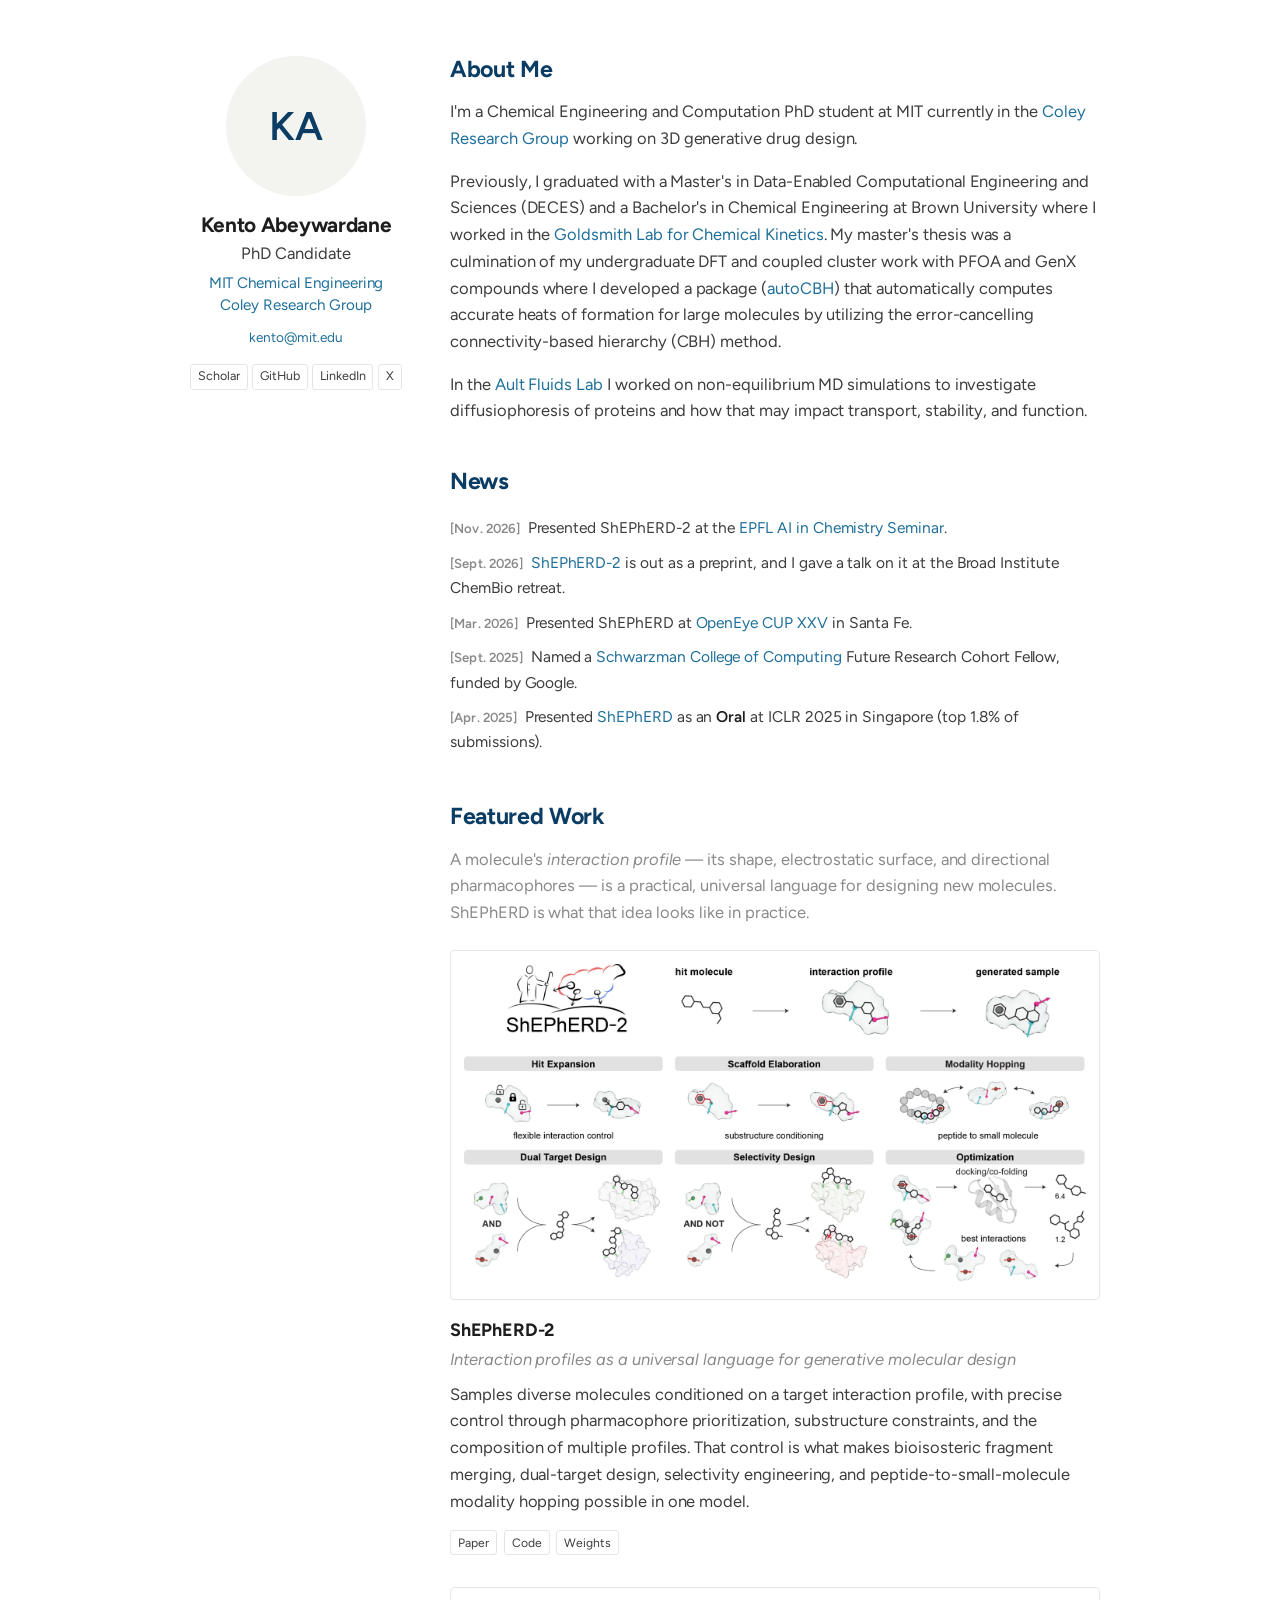
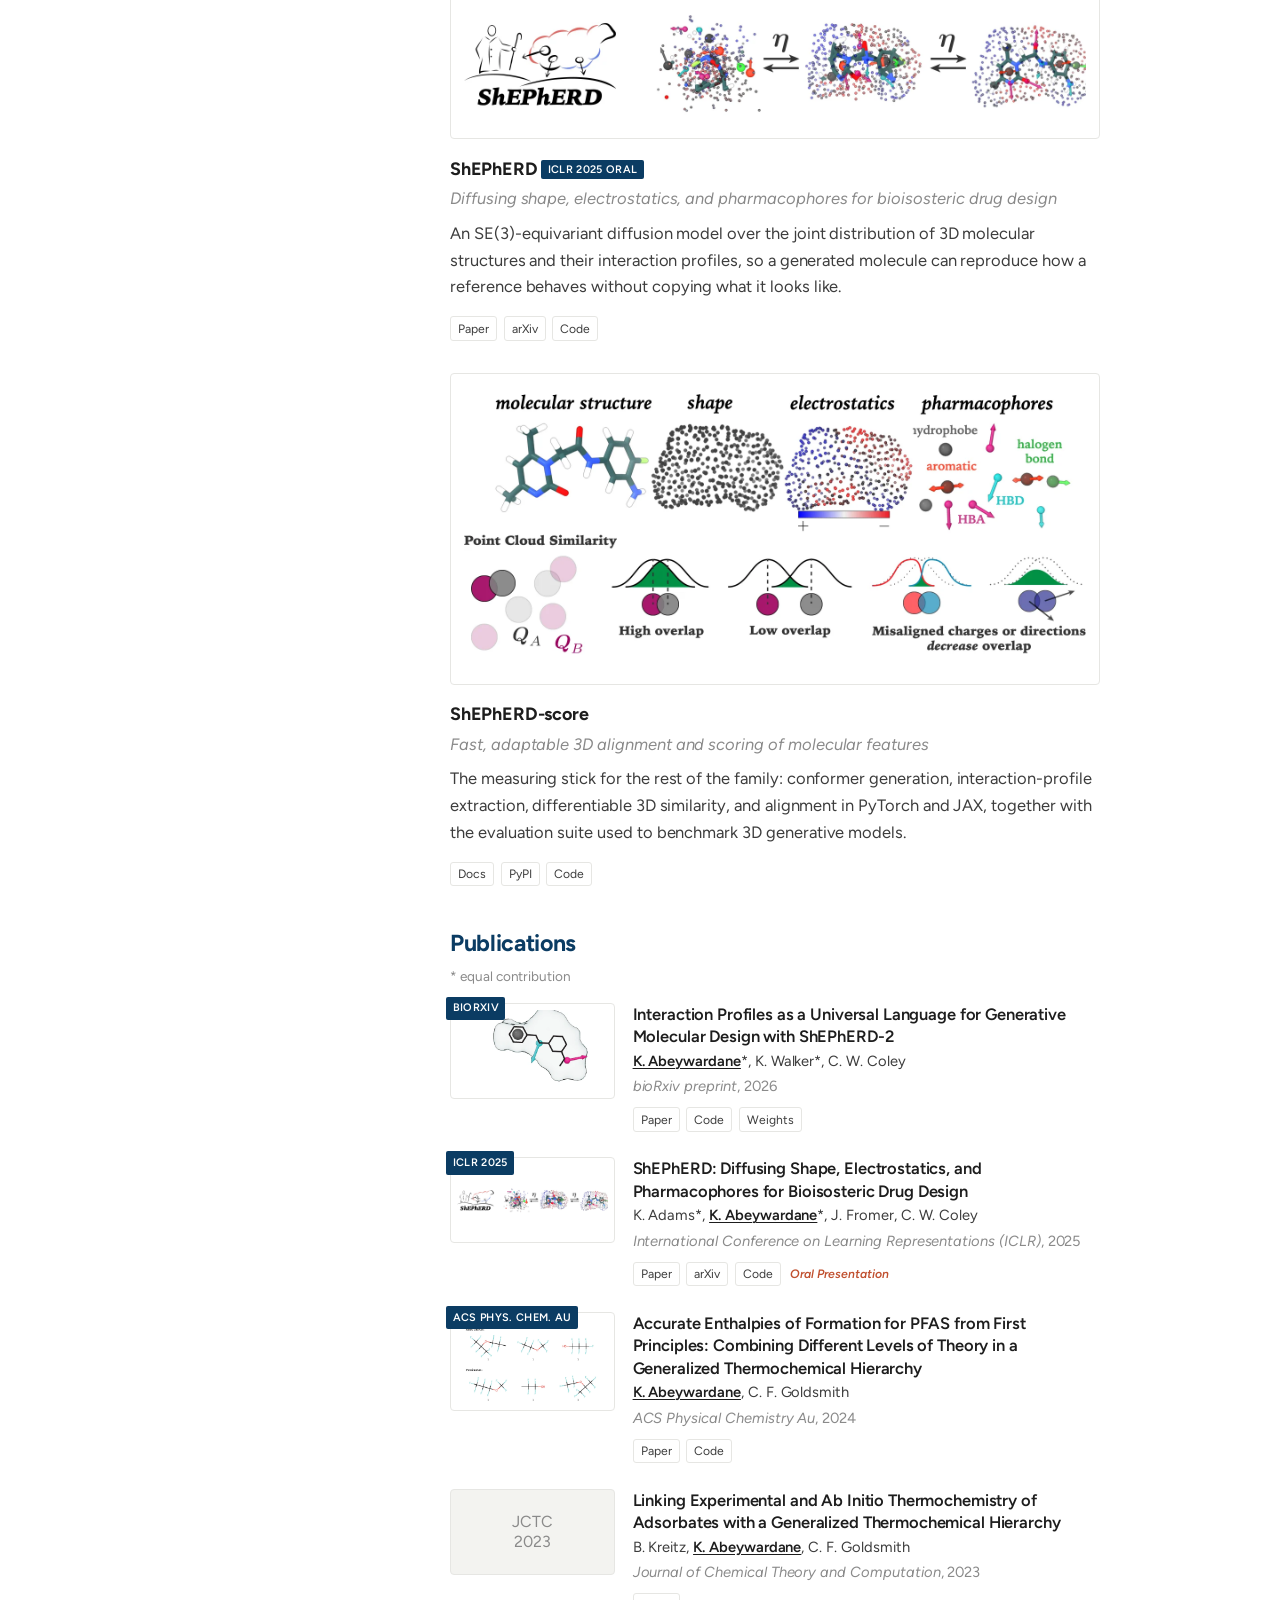
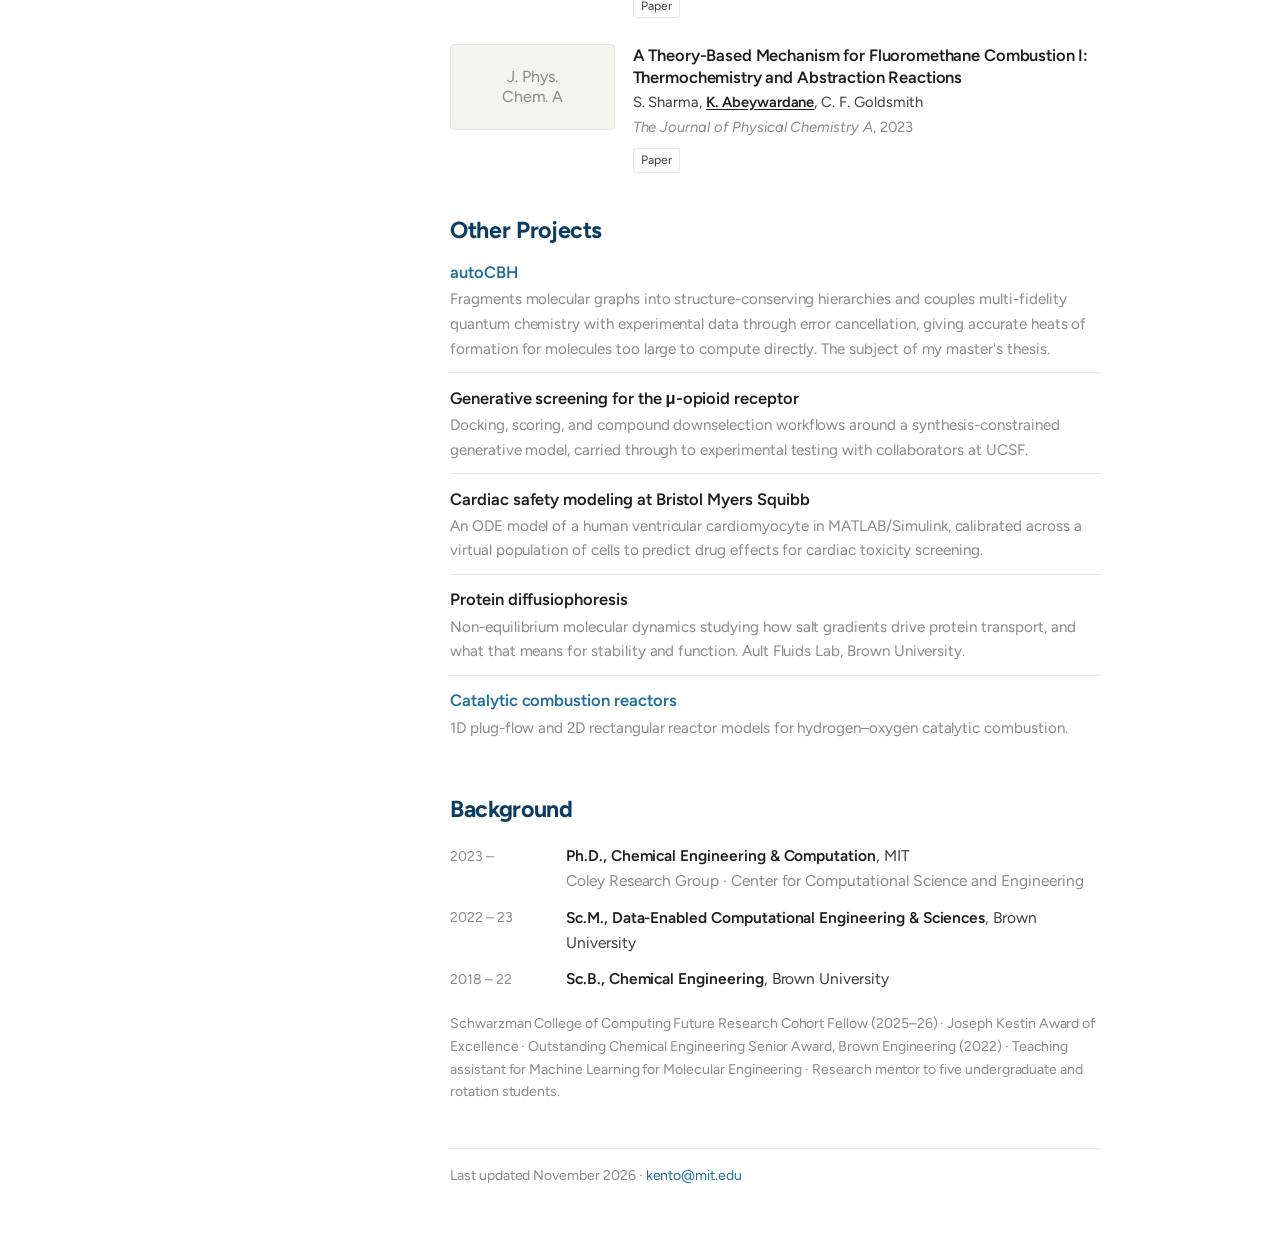
==== index.html @ 979865f9 "Use GitHub profile bio for About Me Claude-Session: https://claude.ai/code/session_01Q1pY8nh8t1UsAuJ" ====
<!doctype html>
<html lang="en">
<head>
  <meta charset="utf-8">
  <meta name="viewport" content="width=device-width, initial-scale=1">
  <title>Kento Abeywardane</title>
  <meta name="description" content="Kento Abeywardane - PhD candidate at MIT building interaction-aware generative models for 3D molecular design (ShEPhERD, ShEPhERD-2, ShEPhERD-score).">
  <meta property="og:title" content="Kento Abeywardane">
  <meta property="og:description" content="Interaction-aware generative models for molecular design. PhD candidate, MIT Chemical Engineering and Computation.">
  <meta property="og:image" content="assets/img/shepherd2.webp">
  <link rel="preconnect" href="https://fonts.googleapis.com">
  <link rel="preconnect" href="https://fonts.gstatic.com" crossorigin>
  <link href="https://fonts.googleapis.com/css2?family=Figtree:ital,wght@0,400;0,500;0,600;0,700;1,400;1,500&family=Source+Serif+4:opsz,wght@8..60,400;8..60,600&display=swap" rel="stylesheet">
  <link rel="stylesheet" href="assets/css/style.css">
</head>
<body>
<div class="wrapper">

  <!-- ===================== profile column ===================== -->
  <header class="profile">
    <!-- To use a photo, replace the <div class="avatar monogram"> below with:
         <img class="avatar" src="assets/img/portrait.jpg" alt="Kento Abeywardane"> -->
    <div class="avatar monogram" aria-hidden="true">KA</div>
    <h1 class="profile-name">Kento Abeywardane</h1>
    <p class="profile-role">PhD Candidate</p>
    <p class="profile-affil">
      <a href="https://cheme.mit.edu/">MIT Chemical Engineering</a><br>
      <a href="https://coley.mit.edu/">Coley Research Group</a>
    </p>
    <p class="profile-mail"><a href="mailto:kento@mit.edu">kento@mit.edu</a></p>
    <nav class="profile-links">
      <a href="https://scholar.google.com/citations?user=9B-RPbwAAAAJ&amp;hl=en">Scholar</a>
      <a href="https://github.com/kentoabeywardane">GitHub</a>
      <a href="https://www.linkedin.com/in/kentoabeywardane/">LinkedIn</a>
      <a href="https://x.com/kabeywar">X</a>
      <!-- Drop a PDF at assets/Kento_Abeywardane_CV.pdf and uncomment:
      <a href="assets/Kento_Abeywardane_CV.pdf">CV</a> -->
    </nav>
  </header>

  <!-- ===================== content column ===================== -->
  <main class="content">

    <section id="about">
      <h2>About Me</h2>
      <p>
        I'm a Chemical Engineering and Computation PhD student at MIT currently in the
        <a href="https://coley.mit.edu/">Coley Research Group</a> working on 3D generative drug design.
      </p>
      <p>
        Previously, I graduated with a Master's in Data-Enabled Computational Engineering and Sciences
        (DECES) and a Bachelor's in Chemical Engineering at Brown University where I worked in the
        <a href="https://www.brown.edu/Departments/Engineering/Labs/Goldsmith/index.html">Goldsmith Lab for Chemical Kinetics</a>.
        My master's thesis was a culmination of my undergraduate DFT and coupled cluster work with PFOA
        and GenX compounds where I developed a package
        (<a href="https://github.com/kentoabeywardane/autoCBH">autoCBH</a>) that automatically computes
        accurate heats of formation for large molecules by utilizing the error-cancelling
        connectivity-based hierarchy (CBH) method.
      </p>
      <p>
        In the <a href="https://sites.brown.edu/aultlab/">Ault Fluids Lab</a> I worked on non-equilibrium
        MD simulations to investigate diffusiophoresis of proteins and how that may impact transport,
        stability, and function.
      </p>
    </section>

    <section id="news">
      <h2>News</h2>
      <ul class="news">
        <li><b>[Nov. 2026]</b> Presented ShEPhERD-2 at the <a href="https://www.epfl.ch/schools/sb/research/isic/news-events/machine-learning-seminars/">EPFL AI in Chemistry Seminar</a>.</li>
        <li><b>[Sept. 2026]</b> <a href="https://doi.org/10.64898/2026.09.10.750648">ShEPhERD-2</a> is out as a preprint, and I gave a talk on it at the Broad Institute ChemBio retreat.</li>
        <li><b>[Mar. 2026]</b> Presented ShEPhERD at <a href="https://www.eyesopen.com/cup">OpenEye CUP XXV</a> in Santa Fe.</li>
        <li><b>[Sept. 2025]</b> Named a <a href="https://computing.mit.edu/">Schwarzman College of Computing</a> Future Research Cohort Fellow, funded by Google.</li>
        <li><b>[Apr. 2025]</b> Presented <a href="https://openreview.net/forum?id=KSLkFYHlYg">ShEPhERD</a> as an <b>Oral</b> at ICLR 2025 in Singapore (top 1.8% of submissions).</li>
      </ul>
    </section>

    <section id="research">
      <h2>Featured Work</h2>
      <p class="lede">
        A molecule's <em>interaction profile</em> &mdash; its shape, electrostatic surface, and directional
        pharmacophores &mdash; is a practical, universal language for designing new molecules. ShEPhERD is
        what that idea looks like in practice.
      </p>

      <article class="feature" id="shepherd2">
        <figure><img src="assets/img/shepherd2.webp" alt="ShEPhERD-2 overview: a hit molecule's interaction profile conditions generation, enabling hit expansion, scaffold elaboration, modality hopping, dual-target design, selectivity design, and optimization." loading="lazy" width="1600" height="830"></figure>
        <h3>ShEPhERD-2</h3>
        <p class="feature-sub">Interaction profiles as a universal language for generative molecular design</p>
        <p>
          Samples diverse molecules conditioned on a target interaction profile, with precise control
          through pharmacophore prioritization, substructure constraints, and the composition of multiple
          profiles. That control is what makes bioisosteric fragment merging, dual-target design,
          selectivity engineering, and peptide-to-small-molecule modality hopping possible in one model.
        </p>
        <p class="links">
          <a class="btn" href="https://doi.org/10.64898/2026.09.10.750648">Paper</a>
          <a class="btn" href="https://github.com/coleygroup/shepherd2">Code</a>
          <a class="btn" href="https://huggingface.co/kabeywar/shepherd2">Weights</a>
        </p>
      </article>

      <article class="feature" id="shepherd">
        <figure><img src="assets/img/shepherd.webp" alt="ShEPhERD jointly diffuses a 3D molecular structure together with its shape, electrostatic, and pharmacophore point clouds." loading="lazy" width="1400" height="280"></figure>
        <h3>ShEPhERD <span class="badge">ICLR 2025 Oral</span></h3>
        <p class="feature-sub">Diffusing shape, electrostatics, and pharmacophores for bioisosteric drug design</p>
        <p>
          An SE(3)-equivariant diffusion model over the joint distribution of 3D molecular structures and
          their interaction profiles, so a generated molecule can reproduce how a reference behaves without
          copying what it looks like.
        </p>
        <p class="links">
          <a class="btn" href="https://openreview.net/forum?id=KSLkFYHlYg">Paper</a>
          <a class="btn" href="https://arxiv.org/abs/2411.04130">arXiv</a>
          <a class="btn" href="https://github.com/coleygroup/shepherd">Code</a>
        </p>
      </article>

      <article class="feature" id="shepherd-score">
        <figure><img src="assets/img/shepherd-score.webp" alt="ShEPhERD-score decomposes a molecule into shape, electrostatics, and pharmacophores and scores 3D similarity through Gaussian point-cloud overlap." loading="lazy" width="1400" height="640"></figure>
        <h3>ShEPhERD-score</h3>
        <p class="feature-sub">Fast, adaptable 3D alignment and scoring of molecular features</p>
        <p>
          The measuring stick for the rest of the family: conformer generation, interaction-profile
          extraction, differentiable 3D similarity, and alignment in PyTorch and JAX, together with the
          evaluation suite used to benchmark 3D generative models.
        </p>
        <p class="links">
          <a class="btn" href="https://shepherd-score.readthedocs.io/">Docs</a>
          <a class="btn" href="https://pypi.org/project/shepherd-score/">PyPI</a>
          <a class="btn" href="https://github.com/coleygroup/shepherd-score">Code</a>
        </p>
      </article>
    </section>

    <section id="publications">
      <h2>Publications</h2>
      <p class="note">* equal contribution</p>
      <ol class="pubs">

        <li class="pub">
          <div class="teaser">
            <img src="assets/img/shepherd2-teaser.webp" alt="" loading="lazy">
            <span class="badge">bioRxiv</span>
          </div>
          <div class="pub-body">
            <p class="pub-title"><a href="https://doi.org/10.64898/2026.09.10.750648">Interaction Profiles as a Universal Language for Generative Molecular Design with ShEPhERD-2</a></p>
            <p class="pub-authors"><b><u>K. Abeywardane</u></b>*, K. Walker*, C. W. Coley</p>
            <p class="pub-venue"><i>bioRxiv preprint</i>, 2026</p>
            <p class="links">
              <a class="btn" href="https://doi.org/10.64898/2026.09.10.750648">Paper</a>
              <a class="btn" href="https://github.com/coleygroup/shepherd2">Code</a>
              <a class="btn" href="https://huggingface.co/kabeywar/shepherd2">Weights</a>
            </p>
          </div>
        </li>

        <li class="pub">
          <div class="teaser">
            <img src="assets/img/shepherd.webp" alt="" loading="lazy">
            <span class="badge">ICLR 2025</span>
          </div>
          <div class="pub-body">
            <p class="pub-title"><a href="https://openreview.net/forum?id=KSLkFYHlYg">ShEPhERD: Diffusing Shape, Electrostatics, and Pharmacophores for Bioisosteric Drug Design</a></p>
            <p class="pub-authors">K. Adams*, <b><u>K. Abeywardane</u></b>*, J. Fromer, C. W. Coley</p>
            <p class="pub-venue"><i>International Conference on Learning Representations (ICLR)</i>, 2025</p>
            <p class="links">
              <a class="btn" href="https://openreview.net/forum?id=KSLkFYHlYg">Paper</a>
              <a class="btn" href="https://arxiv.org/abs/2411.04130">arXiv</a>
              <a class="btn" href="https://github.com/coleygroup/shepherd">Code</a>
              <b class="oral">Oral Presentation</b>
            </p>
          </div>
        </li>

        <li class="pub">
          <div class="teaser">
            <img src="assets/img/autocbh.webp" alt="" loading="lazy">
            <span class="badge">ACS Phys. Chem. Au</span>
          </div>
          <div class="pub-body">
            <p class="pub-title"><a href="https://doi.org/10.1021/acsphyschemau.3c00056">Accurate Enthalpies of Formation for PFAS from First Principles: Combining Different Levels of Theory in a Generalized Thermochemical Hierarchy</a></p>
            <p class="pub-authors"><b><u>K. Abeywardane</u></b>, C. F. Goldsmith</p>
            <p class="pub-venue"><i>ACS Physical Chemistry Au</i>, 2024</p>
            <p class="links">
              <a class="btn" href="https://doi.org/10.1021/acsphyschemau.3c00056">Paper</a>
              <a class="btn" href="https://github.com/kentoabeywardane/autoCBH">Code</a>
            </p>
          </div>
        </li>

        <li class="pub">
          <div class="teaser teaser-text"><span>JCTC<br>2023</span></div>
          <div class="pub-body">
            <p class="pub-title"><a href="https://doi.org/10.1021/acs.jctc.3c00112">Linking Experimental and Ab Initio Thermochemistry of Adsorbates with a Generalized Thermochemical Hierarchy</a></p>
            <p class="pub-authors">B. Kreitz, <b><u>K. Abeywardane</u></b>, C. F. Goldsmith</p>
            <p class="pub-venue"><i>Journal of Chemical Theory and Computation</i>, 2023</p>
            <p class="links"><a class="btn" href="https://doi.org/10.1021/acs.jctc.3c00112">Paper</a></p>
          </div>
        </li>

        <li class="pub">
          <div class="teaser teaser-text"><span>J. Phys.<br>Chem. A</span></div>
          <div class="pub-body">
            <p class="pub-title"><a href="https://doi.org/10.1021/acs.jpca.2c06623">A Theory-Based Mechanism for Fluoromethane Combustion I: Thermochemistry and Abstraction Reactions</a></p>
            <p class="pub-authors">S. Sharma, <b><u>K. Abeywardane</u></b>, C. F. Goldsmith</p>
            <p class="pub-venue"><i>The Journal of Physical Chemistry A</i>, 2023</p>
            <p class="links"><a class="btn" href="https://doi.org/10.1021/acs.jpca.2c06623">Paper</a></p>
          </div>
        </li>
      </ol>

    </section>

    <section id="projects">
      <h2>Other Projects</h2>
      <ul class="projects">
        <li>
          <p class="proj-title"><a href="https://github.com/kentoabeywardane/autoCBH">autoCBH</a></p>
          <p>Fragments molecular graphs into structure-conserving hierarchies and couples multi-fidelity
            quantum chemistry with experimental data through error cancellation, giving accurate heats of
            formation for molecules too large to compute directly. The subject of my master's thesis.</p>
        </li>
        <li>
          <p class="proj-title">Generative screening for the &mu;-opioid receptor</p>
          <p>Docking, scoring, and compound downselection workflows around a synthesis-constrained
            generative model, carried through to experimental testing with collaborators at UCSF.</p>
        </li>
        <li>
          <p class="proj-title">Cardiac safety modeling at Bristol Myers Squibb</p>
          <p>An ODE model of a human ventricular cardiomyocyte in MATLAB/Simulink, calibrated across a
            virtual population of cells to predict drug effects for cardiac toxicity screening.</p>
        </li>
        <li>
          <p class="proj-title">Protein diffusiophoresis</p>
          <p>Non-equilibrium molecular dynamics studying how salt gradients drive protein transport, and
            what that means for stability and function. Ault Fluids Lab, Brown University.</p>
        </li>
        <li>
          <p class="proj-title"><a href="https://github.com/kentoabeywardane/H2O2-combustion-reactors">Catalytic combustion reactors</a></p>
          <p>1D plug-flow and 2D rectangular reactor models for hydrogen&ndash;oxygen catalytic combustion.</p>
        </li>
      </ul>
    </section>

    <section id="background">
      <h2>Background</h2>
      <ul class="bg-list">
        <li><span class="when">2023 &ndash;</span><span><b>Ph.D., Chemical Engineering &amp; Computation</b>, MIT<br><span class="muted">Coley Research Group &middot; Center for Computational Science and Engineering</span></span></li>
        <li><span class="when">2022 &ndash; 23</span><span><b>Sc.M., Data-Enabled Computational Engineering &amp; Sciences</b>, Brown University</span></li>
        <li><span class="when">2018 &ndash; 22</span><span><b>Sc.B., Chemical Engineering</b>, Brown University</span></li>
      </ul>
      <p class="muted small">
        Schwarzman College of Computing Future Research Cohort Fellow (2025&ndash;26) &middot;
        Joseph Kestin Award of Excellence &middot; Outstanding Chemical Engineering Senior Award, Brown
        Engineering (2022) &middot; Teaching assistant for Machine Learning for Molecular Engineering &middot;
        Research mentor to five undergraduate and rotation students.
      </p>
    </section>

    <footer class="site-footer">
      <p class="muted small">Last updated November 2026 &middot; <a href="mailto:kento@mit.edu">kento@mit.edu</a></p>
    </footer>

  </main>
</div>
</body>
</html>
---- assets/css/style.css ----
/* ============ tokens ============ */
:root {
  --bg: #ffffff;
  --fg: #3d3d3d;
  --fg-strong: #1d1d1d;
  --muted: #8a8a8a;
  --accent: #0b3c63;
  --link: #1f6f9a;
  --rule: #e6e6e3;
  --tile: #f3f3f0;
  --figure-bg: #ffffff;
  /* Swap --serif for a different face to restyle the whole page.
     Friendly alternatives: "DM Sans", "Karla", "Nunito Sans", "Work Sans". */
  --serif: Figtree, -apple-system, BlinkMacSystemFont, "Segoe UI", Arial, sans-serif;
  --sans: Figtree, -apple-system, BlinkMacSystemFont, "Segoe UI", Arial, sans-serif;
}
@media (prefers-color-scheme: dark) {
  :root:not([data-theme="light"]) {
    --bg: #1b1c20;
    --fg: #c9cacd;
    --fg-strong: #ecedef;
    --muted: #8d8f95;
    --accent: #7fc2e8;
    --link: #6fb6df;
    --rule: #32343a;
    --tile: #26282e;
    --figure-bg: #f4f4f2;
  }
}
:root[data-theme="dark"] {
  --bg: #1b1c20; --fg: #c9cacd; --fg-strong: #ecedef; --muted: #8d8f95;
  --accent: #7fc2e8; --link: #6fb6df; --rule: #32343a; --tile: #26282e; --figure-bg: #f4f4f2;
}

/* ============ base ============ */
* { box-sizing: border-box; }
html { scroll-behavior: smooth; }
body {
  margin: 0;
  background: var(--bg);
  color: var(--fg);
  font-family: var(--serif);
  font-size: 16.5px;
  line-height: 1.62;
  letter-spacing: -0.003em;
  -webkit-font-smoothing: antialiased;
}
p { margin: 0 0 1rem; }
em { font-style: italic; }
b, strong { color: var(--fg-strong); font-weight: 600; }
u { text-decoration-thickness: 1px; text-underline-offset: 2px; }
img { max-width: 100%; height: auto; display: block; }
a { color: var(--link); text-decoration: none; }
a:hover { text-decoration: underline; }

h2 {
  font-family: var(--serif);
  color: var(--accent);
  font-size: 1.45rem; font-weight: 700; line-height: 1.2; letter-spacing: -0.015em;
  margin: 0 0 .9rem;
}
h3 { font-family: var(--serif); color: var(--fg-strong); font-size: 1.12rem; font-weight: 700; letter-spacing: -0.01em; margin: 0 0 .15rem; }
h3.sub { color: var(--accent); font-size: 1.1rem; margin: 2rem 0 .75rem; }
.muted { color: var(--muted); }
.small { font-size: .88rem; }
.note { color: var(--muted); font-size: .85rem; margin-top: -.5rem; }
.lede { color: var(--muted); margin-bottom: 1.5rem; }

/* ============ two-column shell ============ */
.wrapper { width: 960px; max-width: 100%; margin: 0 auto; padding: 0 20px; }
.profile {
  width: 232px; float: left; position: fixed;
  padding-top: 3.5rem; text-align: center;
}
.content {
  width: 650px; max-width: 100%; float: right;
  padding-top: 3.5rem; padding-bottom: 4rem;
}
.content section { margin-bottom: 2.75rem; }

/* ============ profile card ============ */
.avatar { width: 140px; height: 140px; border-radius: 50%; margin: 0 auto 1rem; object-fit: cover; }
.monogram {
  display: flex; align-items: center; justify-content: center;
  background: var(--tile); color: var(--accent);
  font-family: var(--serif); font-size: 2.5rem; font-weight: 600; letter-spacing: .01em;
}
.profile-name { font-family: var(--serif); font-size: 1.3rem; font-weight: 700; letter-spacing: -0.015em; color: var(--fg-strong); margin: 0 0 .1rem; line-height: 1.25; }
.profile-role { margin: 0 0 .35rem; }
.profile-affil { font-size: .95rem; margin: 0 0 .6rem; line-height: 1.45; }
.profile-mail { font-family: var(--sans); font-size: .85rem; margin: 0 0 1rem; }
.profile-links { display: flex; flex-wrap: wrap; justify-content: center; gap: .3rem; font-family: var(--sans); font-size: .78rem; }
.profile-links a {
  border: 1px solid var(--rule); border-radius: 3px; padding: .12rem .42rem; color: var(--fg);
}
.profile-links a:hover { color: var(--accent); border-color: var(--accent); text-decoration: none; }

/* ============ news ============ */
.news { list-style: none; padding: 0; margin: 0; }
.news li { padding: .3rem 0; font-size: .97rem; }
.news li > b:first-child { font-family: var(--sans); font-size: .82rem; letter-spacing: .01em; color: var(--muted); font-weight: 600; margin-right: .2rem; }

/* ============ featured work ============ */
.feature { margin: 0 0 2rem; }
.feature figure {
  margin: 0 0 .9rem; background: var(--figure-bg);
  border: 1px solid var(--rule); border-radius: 4px; padding: .8rem;
}
.feature-sub { font-style: italic; color: var(--muted); margin-bottom: .5rem; }

/* ============ badges + buttons ============ */
.badge {
  font-family: var(--sans); font-size: .68rem; font-weight: 600; letter-spacing: .03em;
  text-transform: uppercase; color: #fff; background: var(--accent);
  border-radius: 2px; padding: .18rem .4rem; vertical-align: middle; white-space: nowrap;
}
.links { display: flex; flex-wrap: wrap; align-items: center; gap: .4rem; margin: .5rem 0 0; }
.btn {
  font-family: var(--sans); font-size: .76rem; color: var(--fg);
  border: 1px solid var(--rule); border-radius: 3px; padding: .1rem .45rem;
}
.btn:hover { color: var(--accent); border-color: var(--accent); text-decoration: none; }
.oral { font-family: var(--sans); font-size: .76rem; font-style: italic; color: #c0502f; margin-left: .2rem; }
@media (prefers-color-scheme: dark) { .oral { color: #e38b6d; } }

/* ============ publications ============ */
.pubs { list-style: none; padding: 0; margin: 0; }
.pub { display: grid; grid-template-columns: 165px 1fr; gap: 1.1rem; margin-bottom: 1.6rem; align-items: start; }
.teaser { position: relative; background: var(--figure-bg); border: 1px solid var(--rule); border-radius: 4px; padding: .4rem; min-height: 86px; display: flex; align-items: center; justify-content: center; }
.teaser img { max-height: 84px; width: auto; object-fit: contain; }
.teaser .badge { position: absolute; top: -.45rem; left: -.3rem; }
.teaser-text { background: var(--tile); font-family: var(--serif); color: var(--muted); font-size: 1rem; text-align: center; line-height: 1.25; }
.pub-title { font-weight: 600; letter-spacing: -0.008em; color: var(--fg-strong); margin: 0 0 .15rem; line-height: 1.35; }
.pub-title a { color: inherit; }
.pub-title a:hover { color: var(--link); text-decoration: none; }
.pub-authors { font-size: .92rem; margin: 0 0 .1rem; }
.pub-venue { font-size: .92rem; color: var(--muted); margin: 0; }

/* ============ projects ============ */
.projects { list-style: none; padding: 0; margin: 0; }
.projects li { padding: .7rem 0; border-top: 1px solid var(--rule); }
.projects li:first-child { border-top: 0; padding-top: 0; }
.proj-title { font-weight: 600; color: var(--fg-strong); margin: 0 0 .1rem; }
.projects p:last-child { margin: 0; font-size: .95rem; color: var(--muted); }

/* ============ background ============ */
.bg-list { list-style: none; padding: 0; margin: 0 0 1rem; }
.bg-list li { display: grid; grid-template-columns: 6.5rem 1fr; gap: .75rem; padding: .35rem 0; font-size: .97rem; }
.when { color: var(--muted); font-size: .88rem; font-family: var(--sans); padding-top: .15rem; }

.site-footer { border-top: 1px solid var(--rule); padding-top: 1rem; }
.site-footer p { margin: 0; }

/* ============ responsive ============ */
@media screen and (max-width: 960px) {
  .wrapper { width: auto; }
  .profile, .content { float: none; position: static; width: auto; }
  .profile { padding-top: 2.5rem; padding-bottom: 1.5rem; border-bottom: 1px solid var(--rule); }
  .content { padding-top: 2rem; }
}
@media screen and (max-width: 560px) {
  body { font-size: 16px; }
  .pub { grid-template-columns: 1fr; gap: .6rem; }
  .teaser { max-width: 220px; }
  .bg-list li { grid-template-columns: 1fr; gap: 0; }
}
@media (prefers-reduced-motion: reduce) { html { scroll-behavior: auto; } * { transition: none !important; animation: none !important; } }
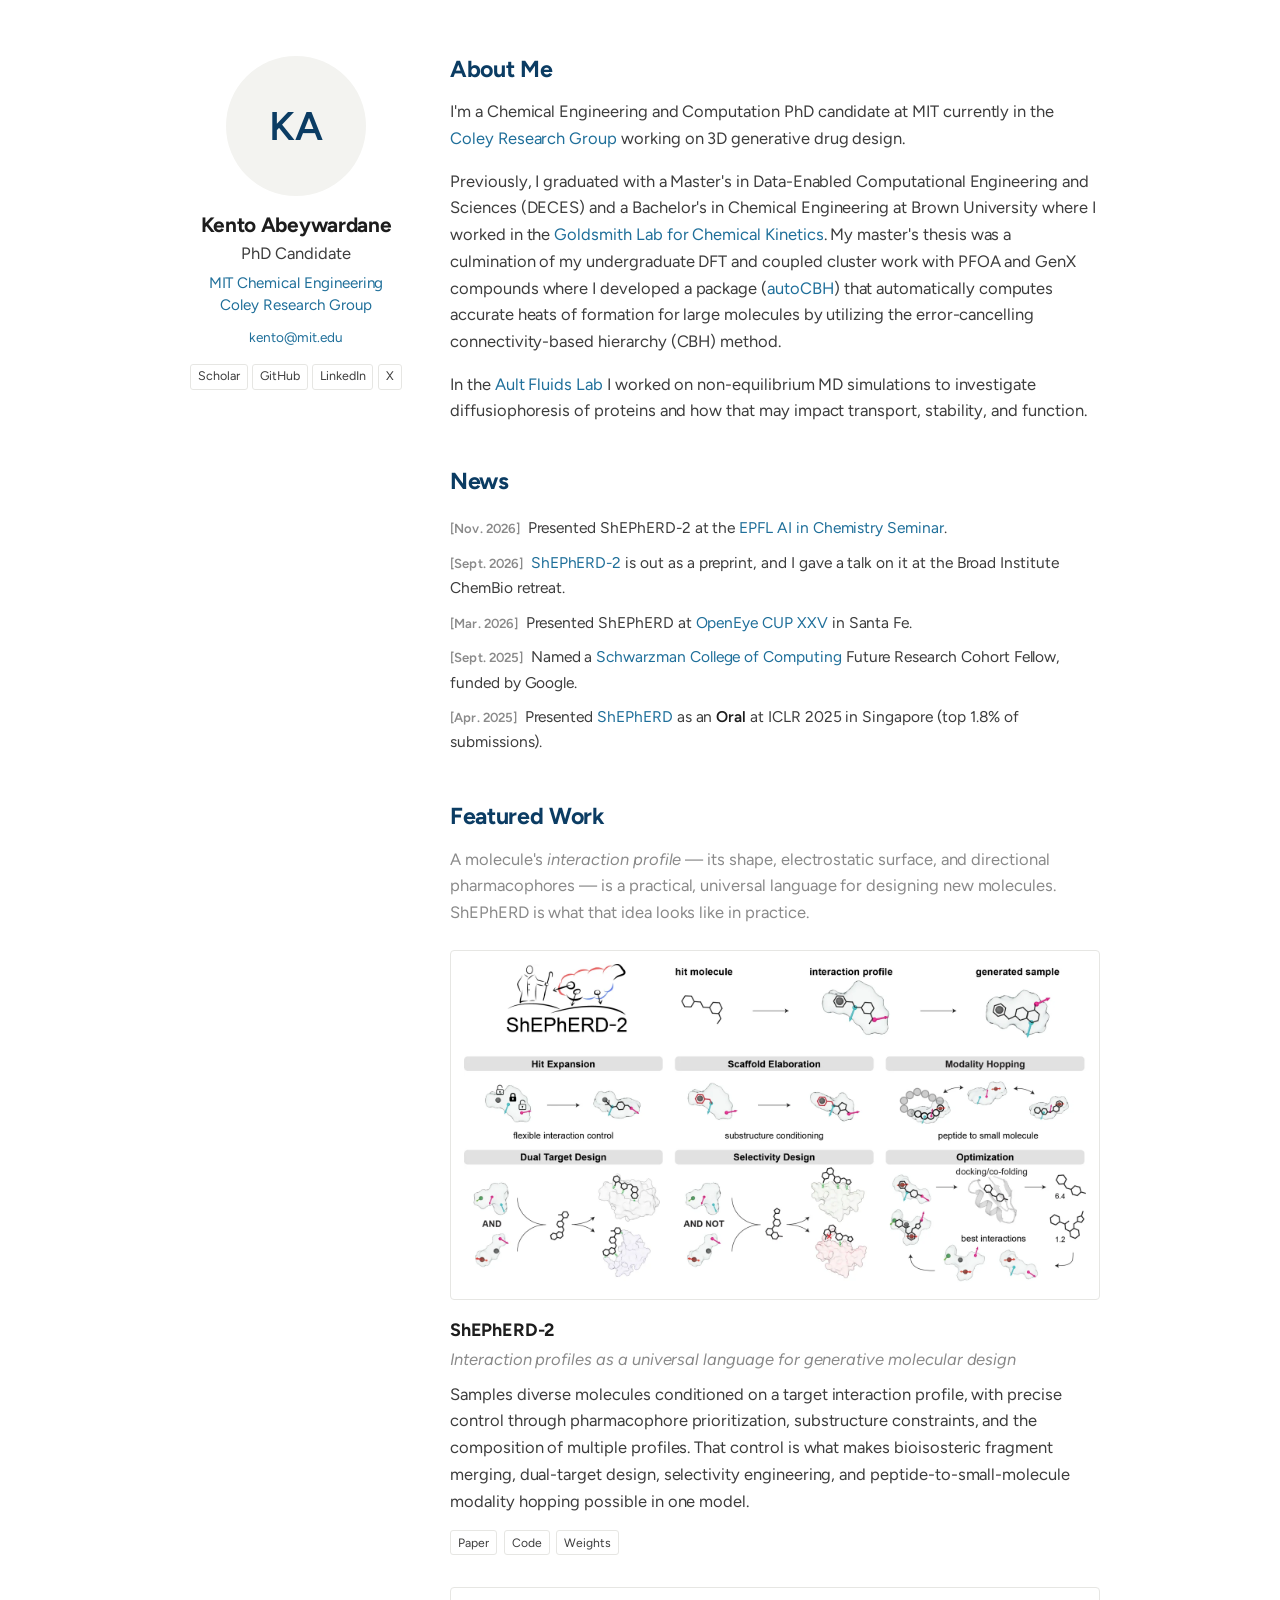
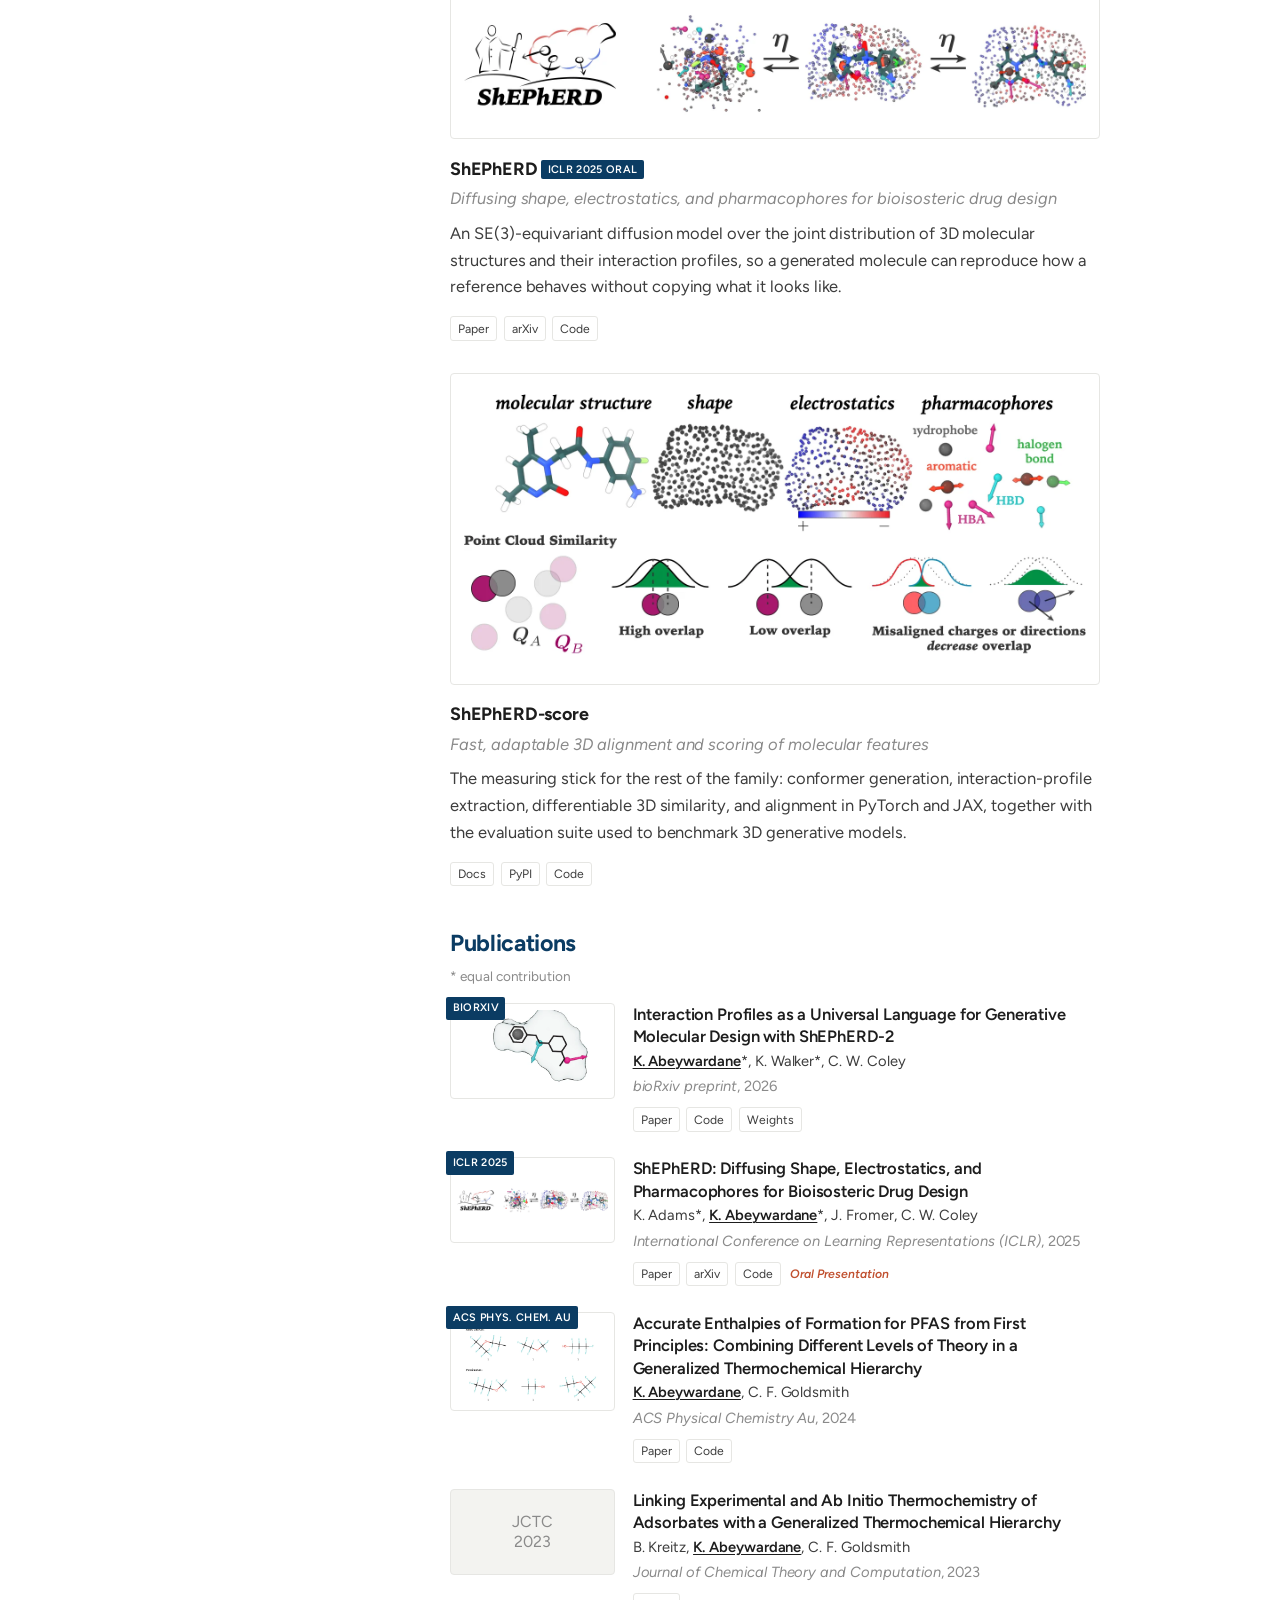
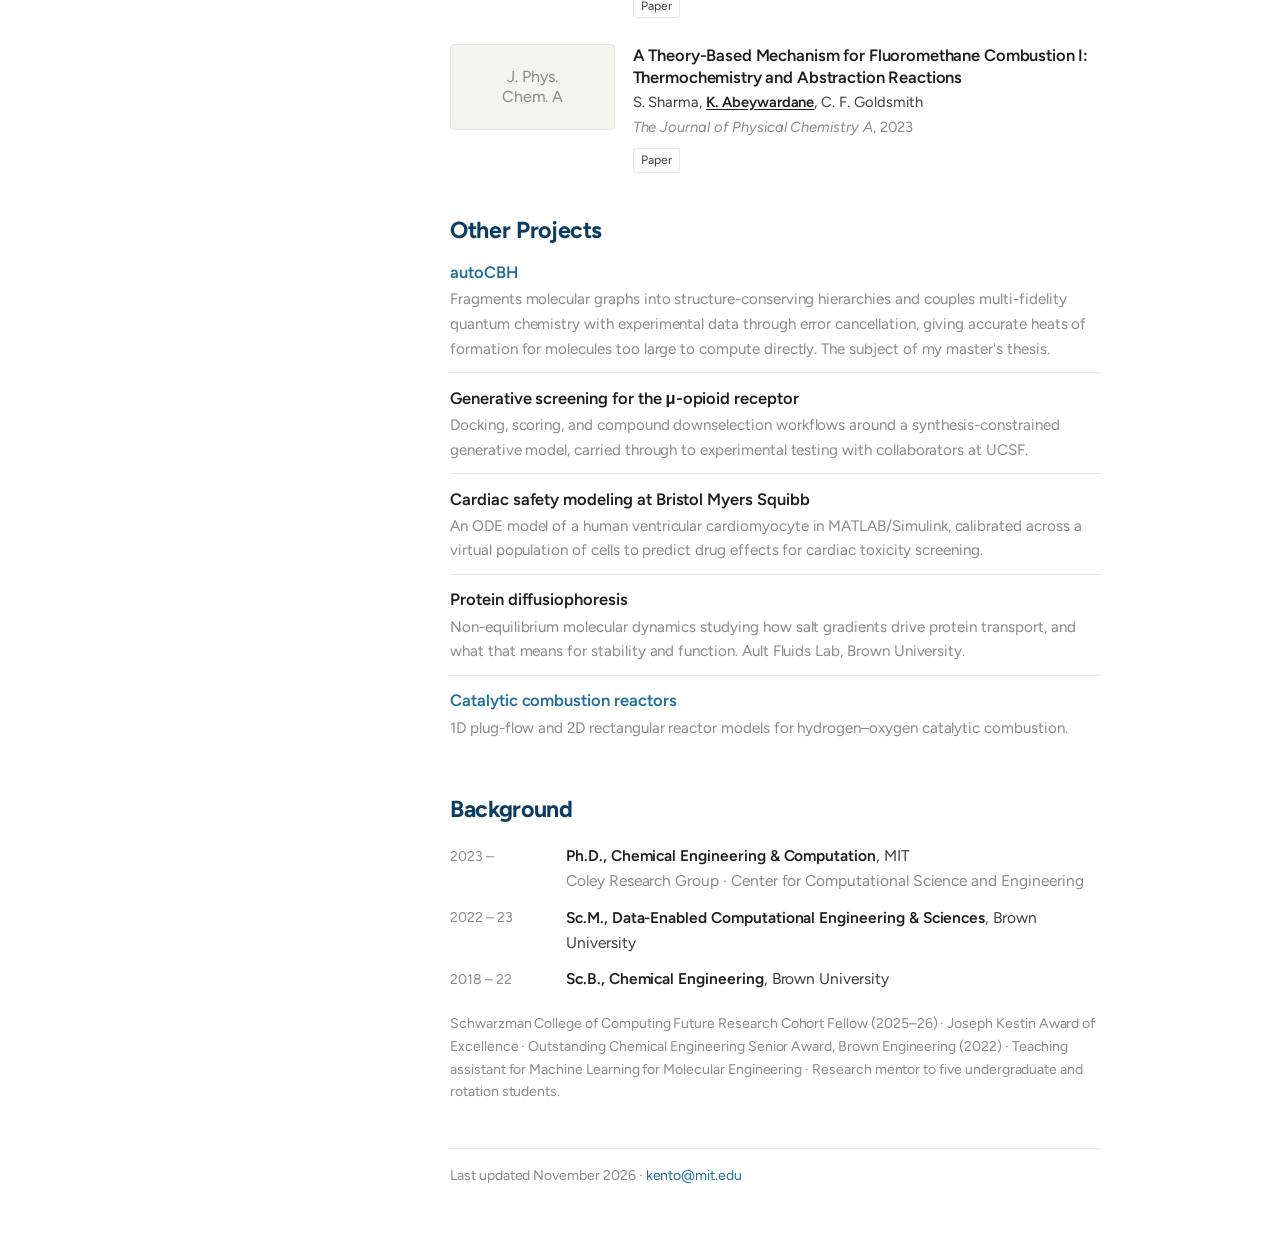
==== commit 6bca68e1: "Use 'PhD candidate' consistently Claude-Session: https://claude.ai/code/session_01Q1pY8nh8t1UsAuJzUn" ====
--- a/index.html
+++ b/index.html
@@ -44,7 +44,7 @@
     <section id="about">
       <h2>About Me</h2>
       <p>
-        I'm a Chemical Engineering and Computation PhD student at MIT currently in the
+        I'm a Chemical Engineering and Computation PhD candidate at MIT currently in the
         <a href="https://coley.mit.edu/">Coley Research Group</a> working on 3D generative drug design.
       </p>
       <p>
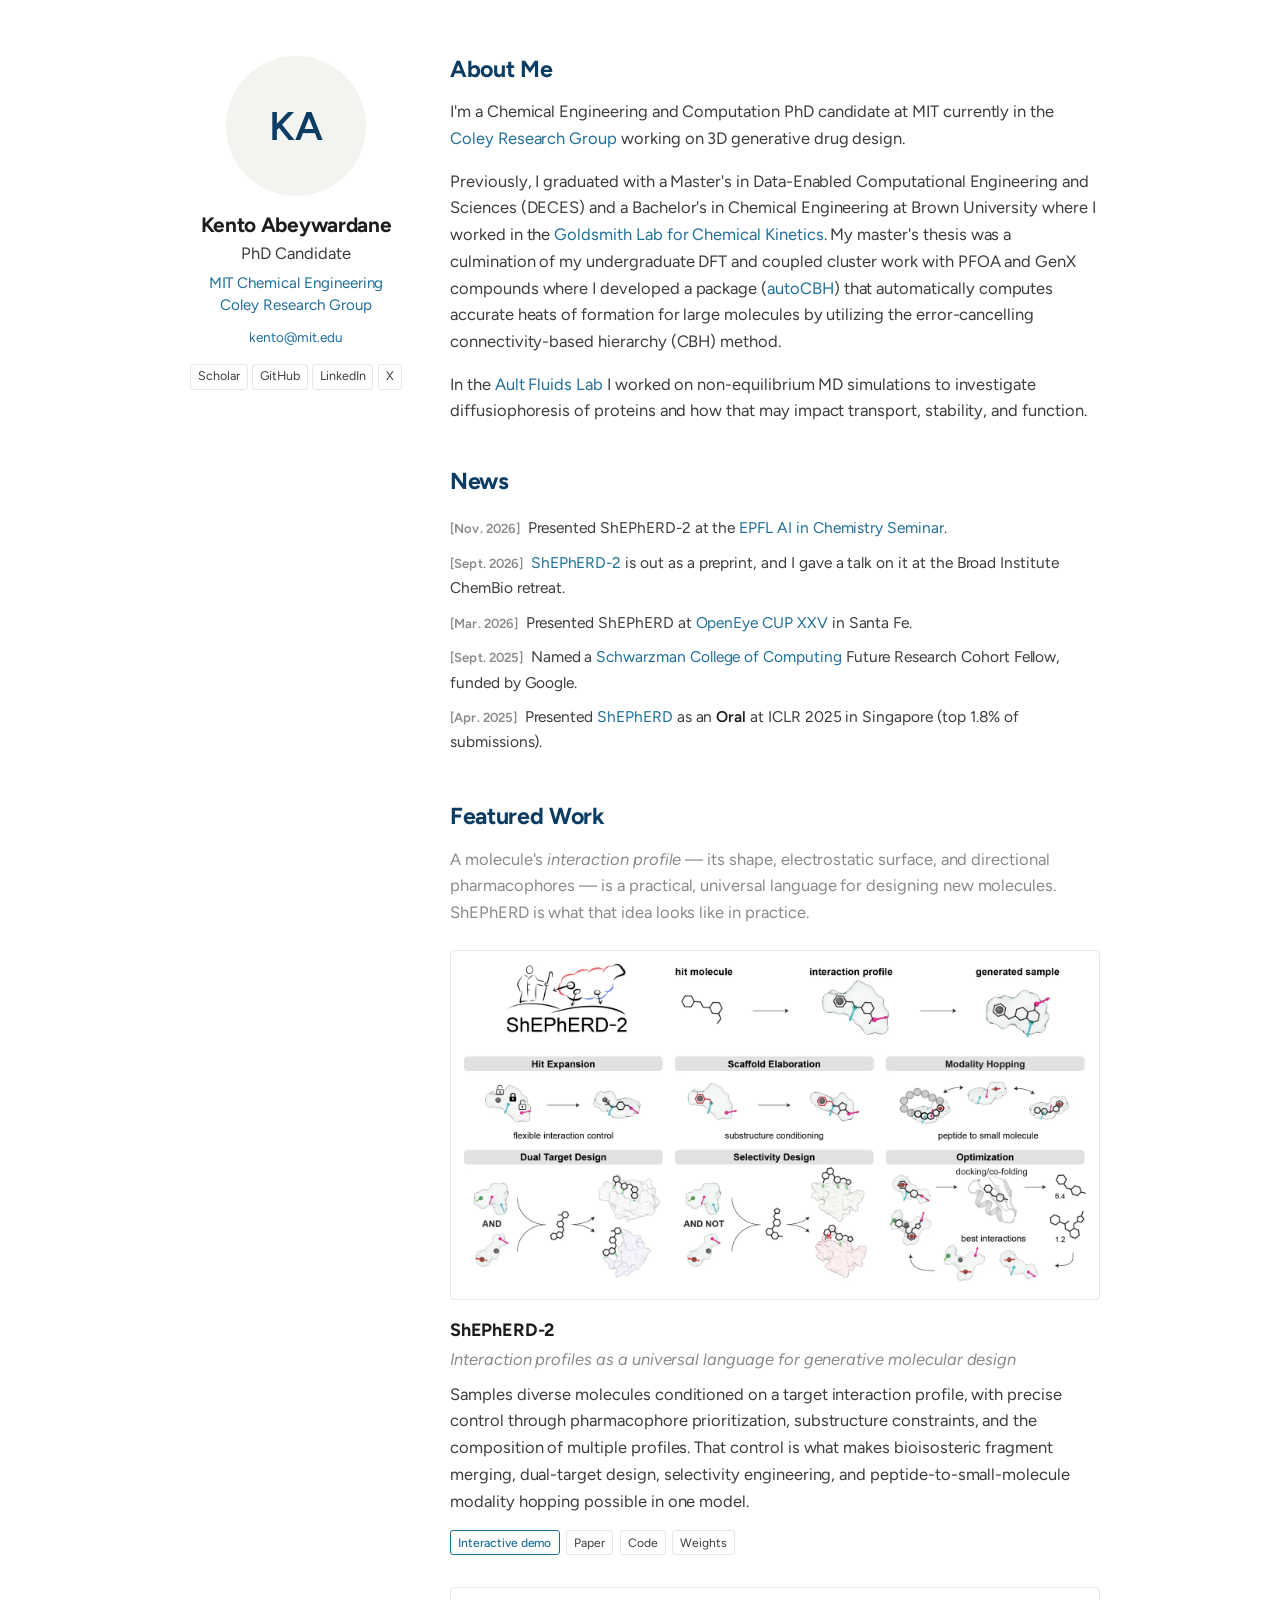
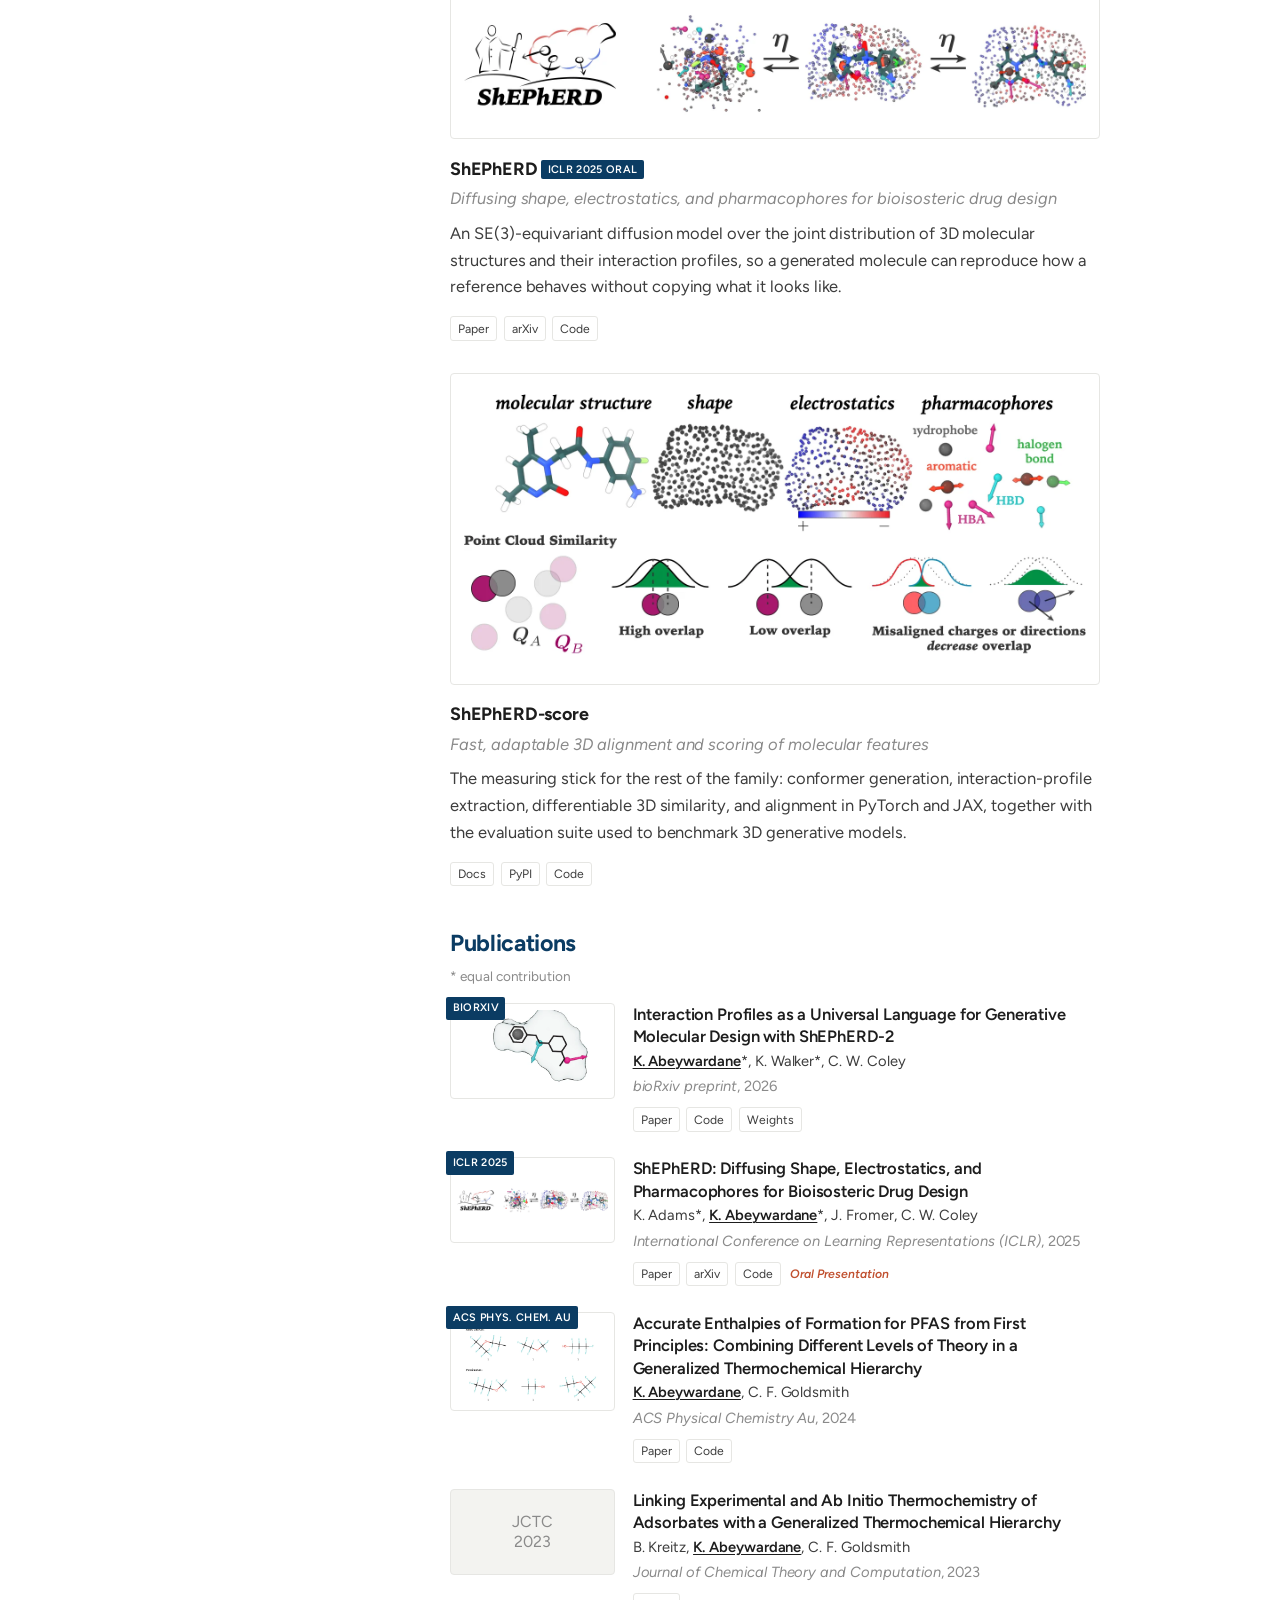
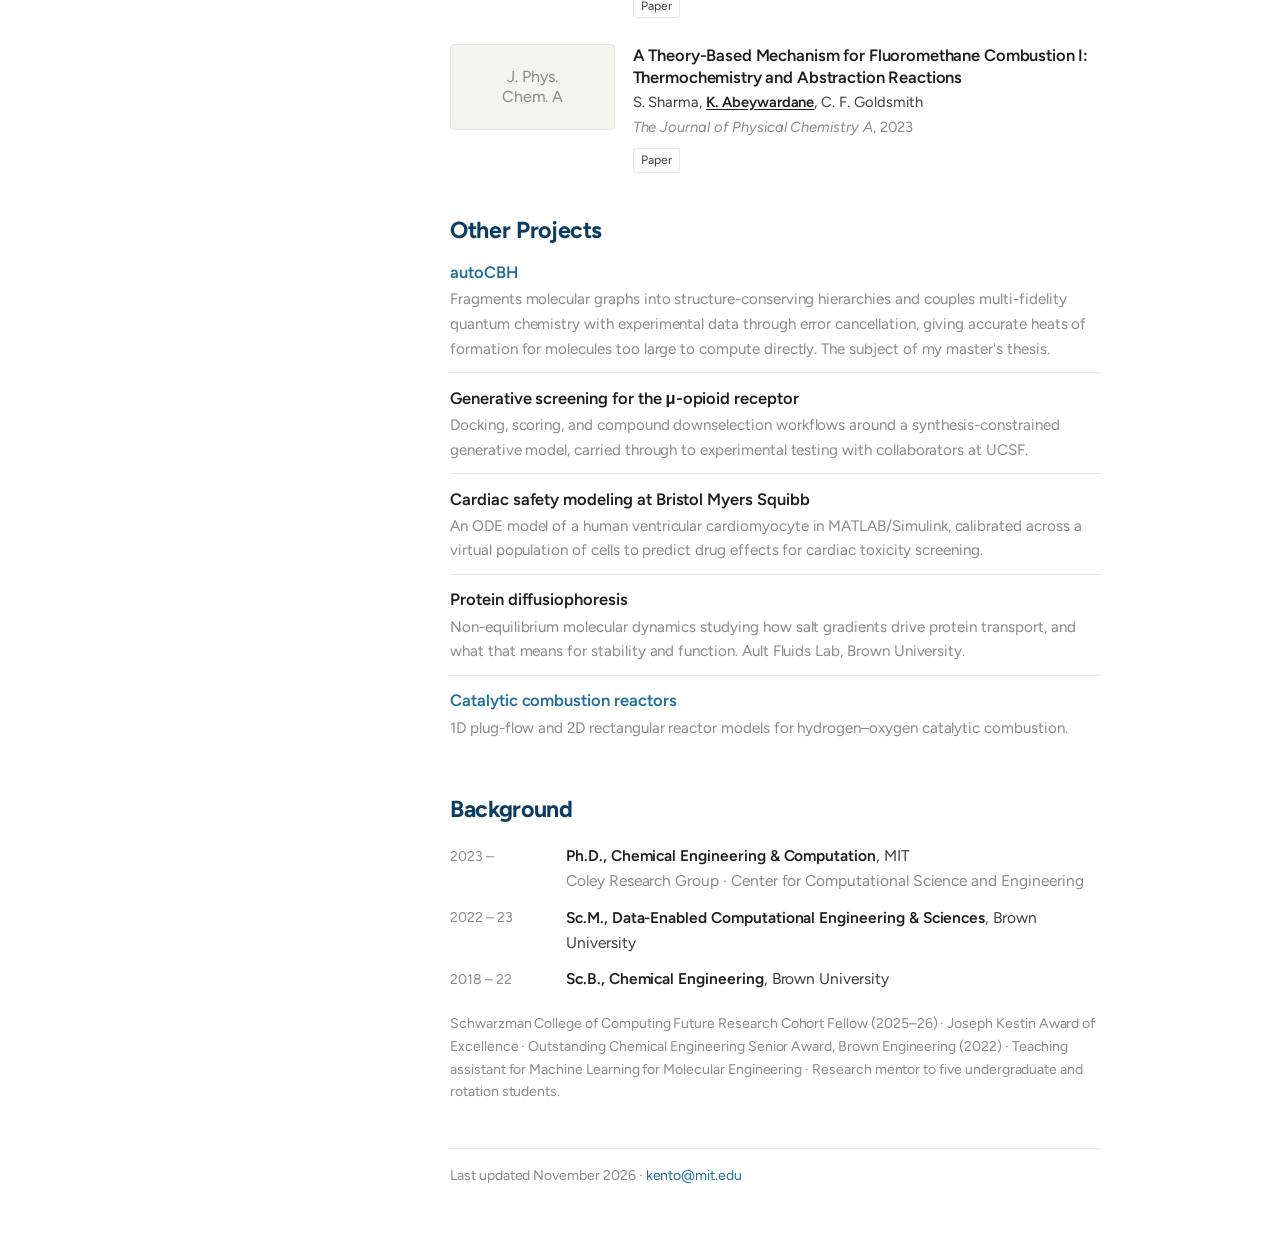
==== commit d02b11da: "Add interactive ShEPhERD-2 diffusion trajectory viewer New blog-style page (shepherd2-trajectory.htm" ====
--- a/index.html
+++ b/index.html
@@ -94,6 +94,7 @@
           selectivity engineering, and peptide-to-small-molecule modality hopping possible in one model.
         </p>
         <p class="links">
+          <a class="btn btn-lead" href="shepherd2-trajectory.html">Interactive demo</a>
           <a class="btn" href="https://doi.org/10.64898/2026.09.10.750648">Paper</a>
           <a class="btn" href="https://github.com/coleygroup/shepherd2">Code</a>
           <a class="btn" href="https://huggingface.co/kabeywar/shepherd2">Weights</a>
--- a/assets/css/style.css
+++ b/assets/css/style.css
@@ -165,3 +165,111 @@
   .bg-list li { grid-template-columns: 1fr; gap: 0; }
 }
 @media (prefers-reduced-motion: reduce) { html { scroll-behavior: auto; } * { transition: none !important; animation: none !important; } }
+
+/* ============ trajectory viewer ============ */
+.tv {
+  position: relative;
+  width: 100%;
+  border: 1px solid var(--rule);
+  border-radius: 6px;
+  background:
+    radial-gradient(120% 100% at 50% 0%, rgba(127,194,232,.10), transparent 62%),
+    var(--tile);
+  overflow: hidden;
+  margin: 1.4rem 0 .6rem;
+}
+.tv:focus-visible { outline: 2px solid var(--link); outline-offset: 2px; }
+.tv-stage { position: relative; width: 100%; aspect-ratio: 4 / 3; max-height: 520px; }
+.tv-canvas { display: block; width: 100%; height: 100%; touch-action: none; cursor: grab; }
+.tv-canvas:active { cursor: grabbing; }
+
+.tv-hint {
+  position: absolute; left: .75rem; top: .6rem;
+  font-size: .72rem; color: var(--muted); pointer-events: none;
+  letter-spacing: .01em;
+}
+.tv-fallback {
+  padding: 2.5rem 1.2rem; text-align: center; color: var(--muted); font-size: .9rem;
+}
+
+.tv-ui {
+  border-top: 1px solid var(--rule);
+  padding: .6rem .7rem .7rem;
+  display: flex; flex-direction: column; gap: .5rem;
+  background: var(--bg);
+}
+.tv-row { display: flex; align-items: center; gap: .6rem; flex-wrap: wrap; }
+.tv-transport { gap: .7rem; }
+
+.tv-btn {
+  font: inherit; font-size: .8rem; font-weight: 500;
+  color: var(--fg-strong); background: var(--bg);
+  border: 1px solid var(--rule); border-radius: 999px;
+  padding: .22rem .72rem; cursor: pointer; line-height: 1.5;
+  display: inline-flex; align-items: center; gap: .38rem;
+}
+.tv-btn:hover { border-color: var(--link); color: var(--link); }
+.tv-ico-play {
+  width: 0; height: 0; border-style: solid;
+  border-width: 4.5px 0 4.5px 7.5px; border-color: transparent transparent transparent currentColor;
+}
+.tv-play.is-playing .tv-ico-play {
+  width: 7px; height: 9px; border: none;
+  border-left: 2.5px solid currentColor; border-right: 2.5px solid currentColor;
+}
+.tv-play { min-width: 5.5rem; justify-content: center; }
+
+.tv-slider { flex: 1 1 10rem; min-width: 8rem; accent-color: var(--link); cursor: pointer; }
+.tv-step {
+  font-size: .74rem; color: var(--muted);
+  font-variant-numeric: tabular-nums; white-space: nowrap;
+}
+.tv-toggles { font-size: .78rem; color: var(--fg); gap: .85rem; }
+.tv-toggles label { display: inline-flex; align-items: center; gap: .3rem; cursor: pointer; }
+.tv-toggles input[type="checkbox"] { accent-color: var(--link); margin: 0; }
+.tv-speed {
+  font: inherit; font-size: .76rem; color: var(--fg);
+  background: var(--bg); border: 1px solid var(--rule); border-radius: 4px;
+  padding: .1rem .25rem;
+}
+
+.tv-legend {
+  list-style: none; margin: .9rem 0 0; padding: 0;
+  display: flex; flex-wrap: wrap; gap: .35rem .95rem;
+  font-size: .78rem; color: var(--fg);
+}
+.tv-legend li { display: inline-flex; align-items: center; gap: .36rem; }
+.tv-legend .sw {
+  width: .68rem; height: .68rem; border-radius: 50%;
+  box-shadow: inset 0 0 0 1px rgba(0,0,0,.18); flex: none;
+}
+.tv-legend .sw-grad {
+  width: 2.6rem; height: .5rem; border-radius: 999px;
+  background: linear-gradient(90deg, #d62b24, #e0e0dc, #1c61d9);
+}
+
+/* post pages */
+.post-meta { color: var(--muted); font-size: .84rem; margin: -.35rem 0 1.1rem; }
+.post-back { font-size: .82rem; }
+.caption { font-size: .8rem; color: var(--muted); margin: .35rem 0 1.4rem; }
+
+@media (max-width: 560px) {
+  .tv-stage { aspect-ratio: 1 / 1; }
+  .tv-toggles { gap: .55rem .75rem; font-size: .74rem; }
+}
+
+/* trajectory picker */
+.tv-tabs { display: flex; flex-wrap: wrap; gap: .4rem; margin: 1.5rem 0 .55rem; }
+.tv-tab {
+  font: inherit; font-size: .78rem; font-weight: 500;
+  color: var(--fg); background: var(--bg);
+  border: 1px solid var(--rule); border-radius: 999px;
+  padding: .2rem .72rem; cursor: pointer; line-height: 1.55;
+}
+.tv-tab:hover { border-color: var(--link); color: var(--link); }
+.tv-tab[aria-current="true"] {
+  background: var(--fg-strong); border-color: var(--fg-strong); color: var(--bg);
+}
+.tv-note { font-size: .82rem; color: var(--muted); margin: 0 0 .1rem; min-height: 1.3em; }
+.tv-tabs + .tv-note + .tv { margin-top: .9rem; }
+.btn-lead { border-color: var(--link); color: var(--link); font-weight: 500; }
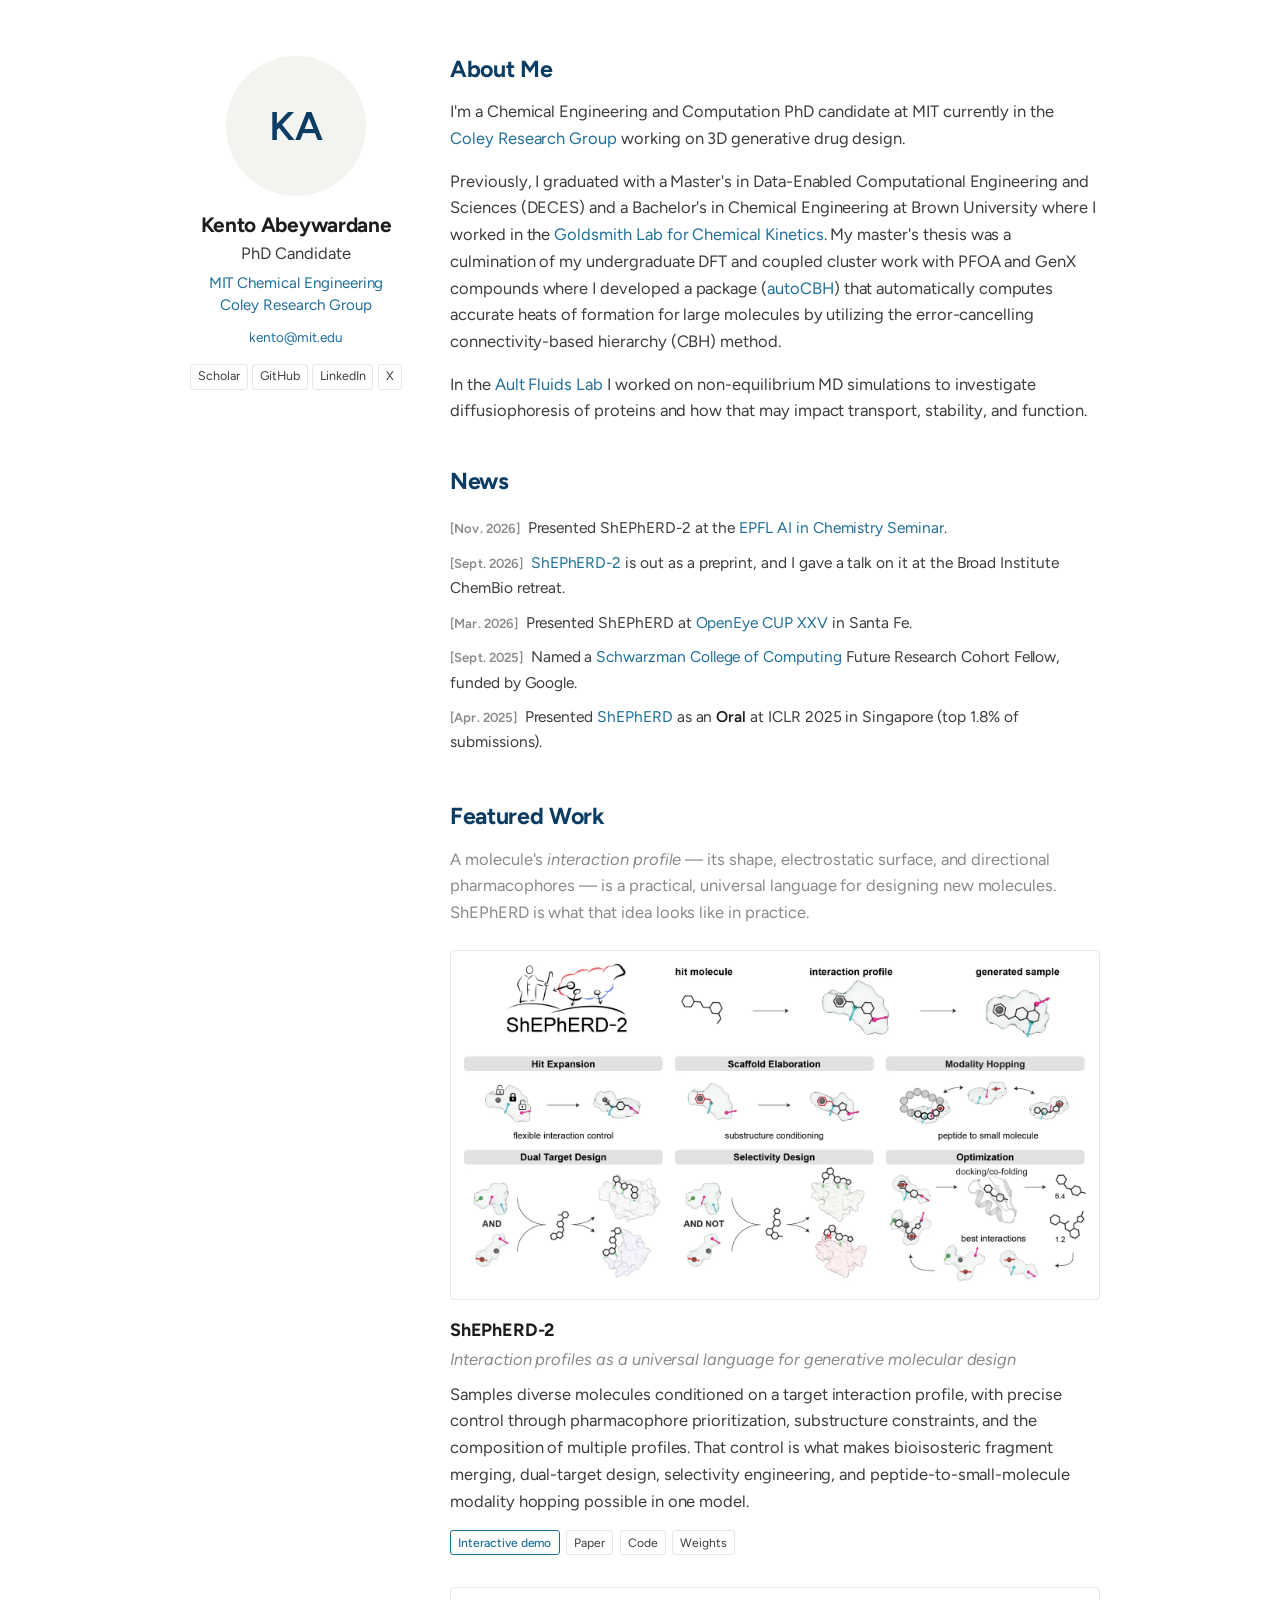
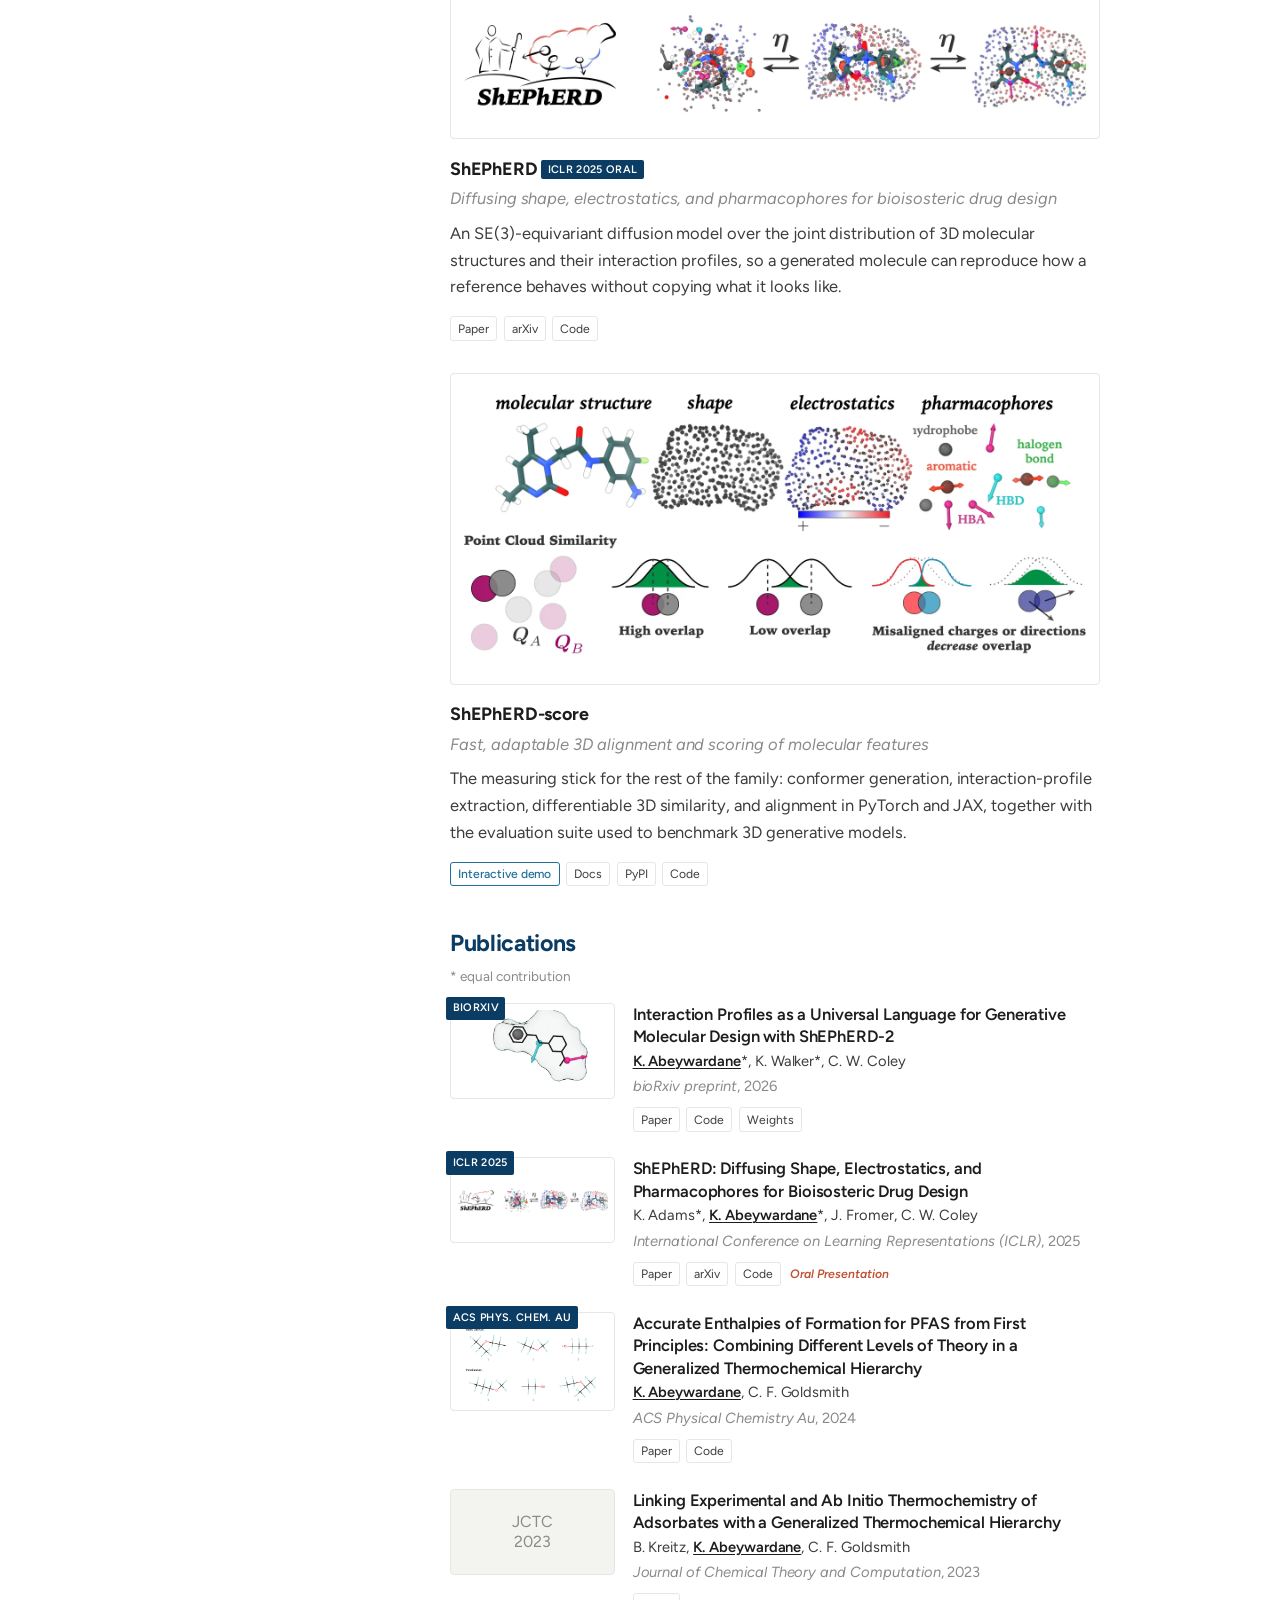
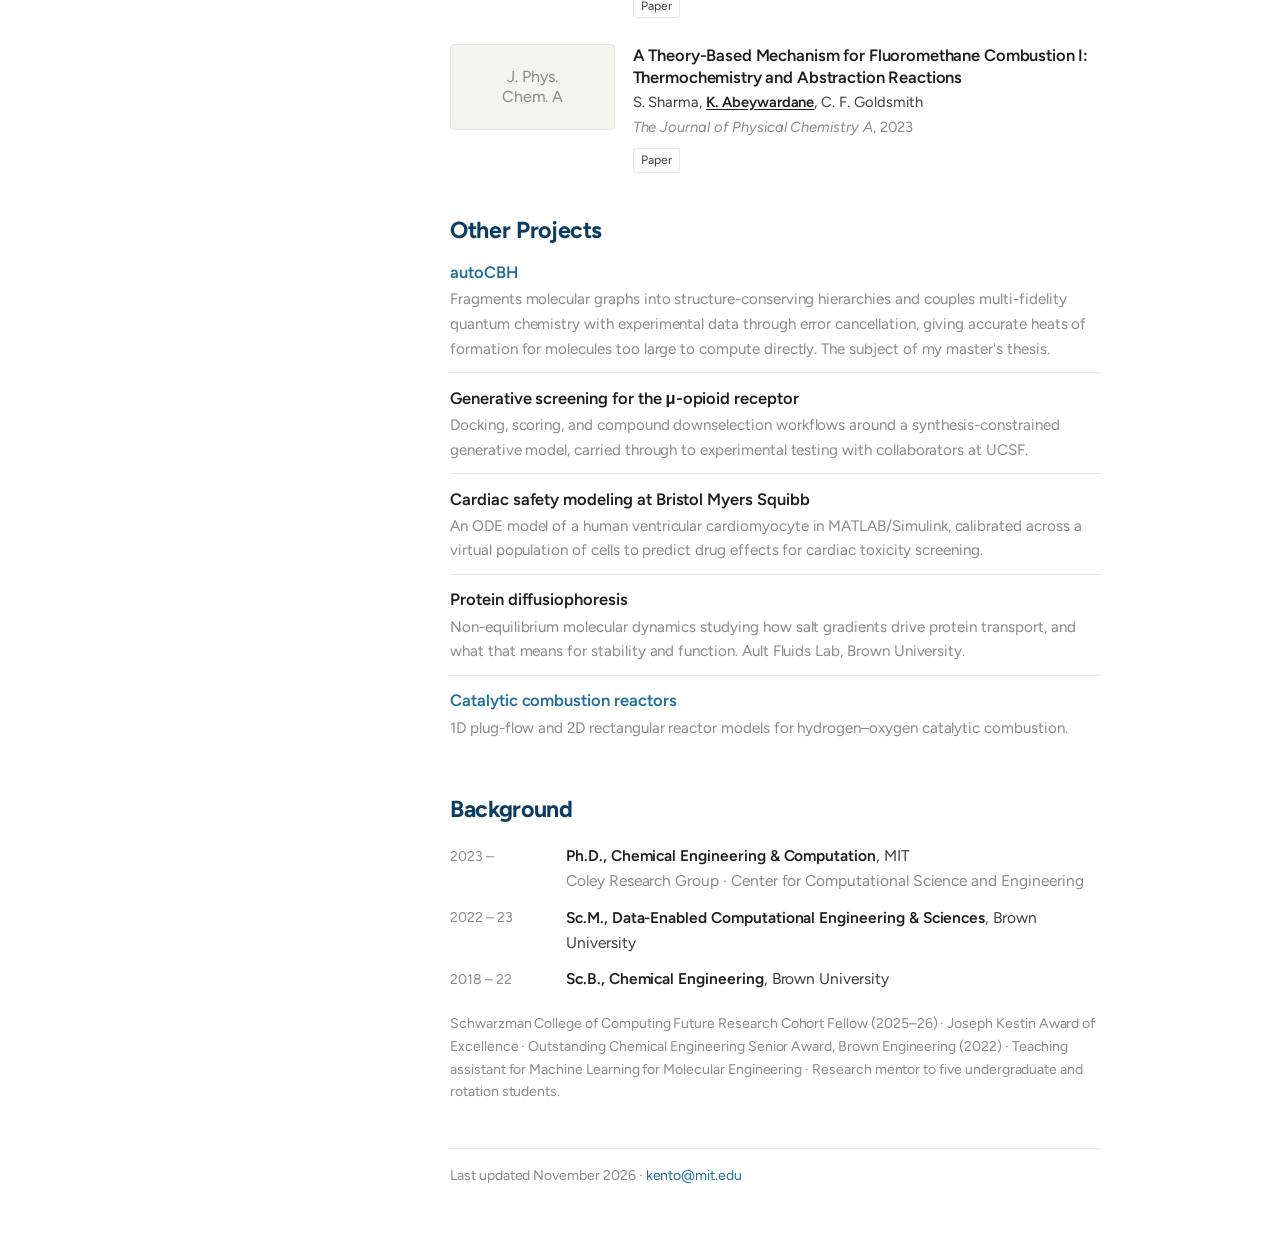
==== commit 12827af2: "Drop the diffusing interaction profile from the generation stages The x3 and x4 channels do denoise " ====
--- a/index.html
+++ b/index.html
@@ -127,6 +127,7 @@
           evaluation suite used to benchmark 3D generative models.
         </p>
         <p class="links">
+          <a class="btn btn-lead" href="shepherd-score-alignment.html">Interactive demo</a>
           <a class="btn" href="https://shepherd-score.readthedocs.io/">Docs</a>
           <a class="btn" href="https://pypi.org/project/shepherd-score/">PyPI</a>
           <a class="btn" href="https://github.com/coleygroup/shepherd-score">Code</a>
--- a/assets/css/style.css
+++ b/assets/css/style.css
@@ -190,6 +190,11 @@
 }
 .tv-fallback {
   padding: 2.5rem 1.2rem; text-align: center; color: var(--muted); font-size: .9rem;
+  line-height: 1.7; max-width: 34rem; margin: 0 auto;
+}
+.tv-fallback code {
+  font-size: .85em; padding: .1em .35em; border-radius: 3px;
+  background: rgba(0, 0, 0, .05);
 }
 
 .tv-ui {
@@ -273,3 +278,138 @@
 .tv-note { font-size: .82rem; color: var(--muted); margin: 0 0 .1rem; min-height: 1.3em; }
 .tv-tabs + .tv-note + .tv { margin-top: .9rem; }
 .btn-lead { border-color: var(--link); color: var(--link); font-weight: 500; }
+
+/* ============ ligand evolution viewer ============
+   A seven-stage timeline where two of the stages are animations.  Those two
+   carry a slider that lives as a thumbnail progress bar while the stage is
+   closed and widens into a usable control when it opens, so the whole story
+   stays on one line and the stage you are actually in gets the room. */
+.evo-ui {
+  border-top: 1px solid var(--rule);
+  padding: .65rem .7rem .7rem;
+  display: flex; flex-direction: column; gap: .55rem;
+  background: var(--bg);
+}
+.evo-timeline {
+  list-style: none; margin: 0; padding: 0;
+  display: flex; flex-wrap: wrap; align-items: center; gap: .3rem;
+}
+.evo-stage {
+  /* flex: none so a tight row wraps the next chip away instead of squeezing
+     this one; max-width keeps that from pushing the page wider than the
+     screen, and the track inside absorbs the squeeze when it has to */
+  display: flex; align-items: center; flex: none; max-width: 100%;
+  border: 1px solid var(--rule); border-radius: 999px;
+  background: var(--bg);
+  transition: border-color .2s, background .2s;
+}
+.evo-stage:hover { border-color: var(--link); }
+.evo-stage.is-active { border-color: var(--fg-strong); background: var(--fg-strong); }
+
+.evo-chip {
+  font: inherit; font-size: .76rem; font-weight: 500;
+  color: var(--fg); background: none; border: 0; border-radius: 999px;
+  padding: .24rem .62rem; cursor: pointer; line-height: 1.5;
+  display: inline-flex; align-items: center; gap: .4rem; white-space: nowrap;
+}
+.evo-stage.is-active .evo-chip { color: var(--bg); }
+.evo-num {
+  display: inline-flex; align-items: center; justify-content: center;
+  width: 1.15rem; height: 1.15rem; border-radius: 50%; flex: none;
+  font-size: .66rem; font-weight: 600;
+  background: var(--tile); color: var(--fg-strong);
+}
+.evo-stage.is-active .evo-num { background: var(--bg); color: var(--fg-strong); }
+
+/* the transport that grows out of an animation stage */
+.evo-track {
+  position: relative; display: flex; align-items: center; gap: .4rem;
+  /* shrinkable, with min-width 0: when the row is tight the slider gives up
+     space instead of the track clipping the frame counter off its right end */
+  width: 2.7rem; flex: 0 1 auto; min-width: 0; overflow: hidden;
+  padding-right: .35rem;
+  transition: width .42s cubic-bezier(.4, 0, .2, 1);
+}
+.evo-stage.is-active .evo-track { width: min(21rem, 52vw); }
+.evo-mini {
+  position: absolute; left: .1rem; right: .45rem; top: 50%;
+  height: 4px; margin-top: -2px; border-radius: 999px;
+  background: var(--rule); transition: opacity .2s;
+}
+.evo-mini i {
+  display: block; height: 100%; width: var(--p, 0%);
+  border-radius: 999px; background: var(--link);
+}
+.evo-stage.is-active .evo-mini { opacity: 0; }
+
+.evo-play, .evo-slider, .evo-step {
+  opacity: 0; pointer-events: none; transition: opacity .22s .1s;
+}
+.evo-stage.is-active .evo-play,
+.evo-stage.is-active .evo-slider,
+.evo-stage.is-active .evo-step { opacity: 1; pointer-events: auto; }
+
+.evo-play {
+  flex: none; width: 1.5rem; height: 1.5rem; padding: 0;
+  display: inline-flex; align-items: center; justify-content: center;
+  border: 0; border-radius: 50%; cursor: pointer;
+  background: var(--bg); color: var(--fg-strong);
+}
+.evo-ico {
+  width: 0; height: 0; border-style: solid; margin-left: 2px;
+  border-width: 4.5px 0 4.5px 7.5px;
+  border-color: transparent transparent transparent currentColor;
+}
+.evo-stage.is-playing .evo-ico {
+  width: 7px; height: 9px; border: none; margin-left: 0;
+  border-left: 2.5px solid currentColor; border-right: 2.5px solid currentColor;
+}
+.evo-slider {
+  flex: 1 1 4rem; min-width: 2rem; margin: 0;
+  /* the track itself stays thin; the taller element is there to be grabbed */
+  height: 1.5rem; accent-color: var(--link); cursor: pointer;
+}
+.evo-stage.is-active .evo-slider { accent-color: var(--bg); }
+.evo-step {
+  flex: none; font-size: .7rem; color: var(--muted); white-space: nowrap;
+  font-variant-numeric: tabular-nums;
+}
+.evo-stage.is-active .evo-step { color: var(--bg); opacity: .85; }
+
+.evo-note {
+  font-size: .8rem; color: var(--muted); margin: 0;
+  line-height: 1.6; min-height: 2.6em;
+}
+.evo-controls {
+  display: flex; align-items: center; flex-wrap: wrap; gap: .85rem;
+  font-size: .78rem; color: var(--fg);
+  border-top: 1px solid var(--rule); padding-top: .55rem;
+}
+.evo-controls label { display: inline-flex; align-items: center; gap: .3rem; cursor: pointer; }
+.evo-controls input[type="checkbox"] { accent-color: var(--link); margin: 0; }
+/* a control with nothing to act on, on this stage: still there, visibly inert */
+.evo-controls label.is-off { color: var(--muted); cursor: default; opacity: .55; }
+.evo-speed {
+  font: inherit; font-size: .76rem; color: var(--fg);
+  background: var(--bg); border: 1px solid var(--rule); border-radius: 4px;
+  padding: .1rem .25rem;
+}
+.evo-btn {
+  font: inherit; font-size: .78rem; font-weight: 500;
+  color: var(--fg-strong); background: var(--bg);
+  border: 1px solid var(--rule); border-radius: 999px;
+  padding: .18rem .7rem; cursor: pointer; line-height: 1.5;
+}
+.evo-btn:hover { border-color: var(--link); color: var(--link); }
+
+@media (max-width: 640px) {
+  /* names would wrap the timeline onto four lines; the open stage keeps its
+     label and the rest fall back to their numbers */
+  .evo-stage:not(.is-active) .evo-name { display: none; }
+  .evo-chip { padding: .24rem .4rem; }
+  .evo-stage.is-active .evo-track { width: min(16rem, 58vw); }
+  .evo-controls { gap: .55rem .75rem; font-size: .74rem; }
+}
+
+.stage-list { padding-left: 1.2rem; margin: .9rem 0 1.4rem; }
+.stage-list li { margin: 0 0 .55rem; line-height: 1.72; }
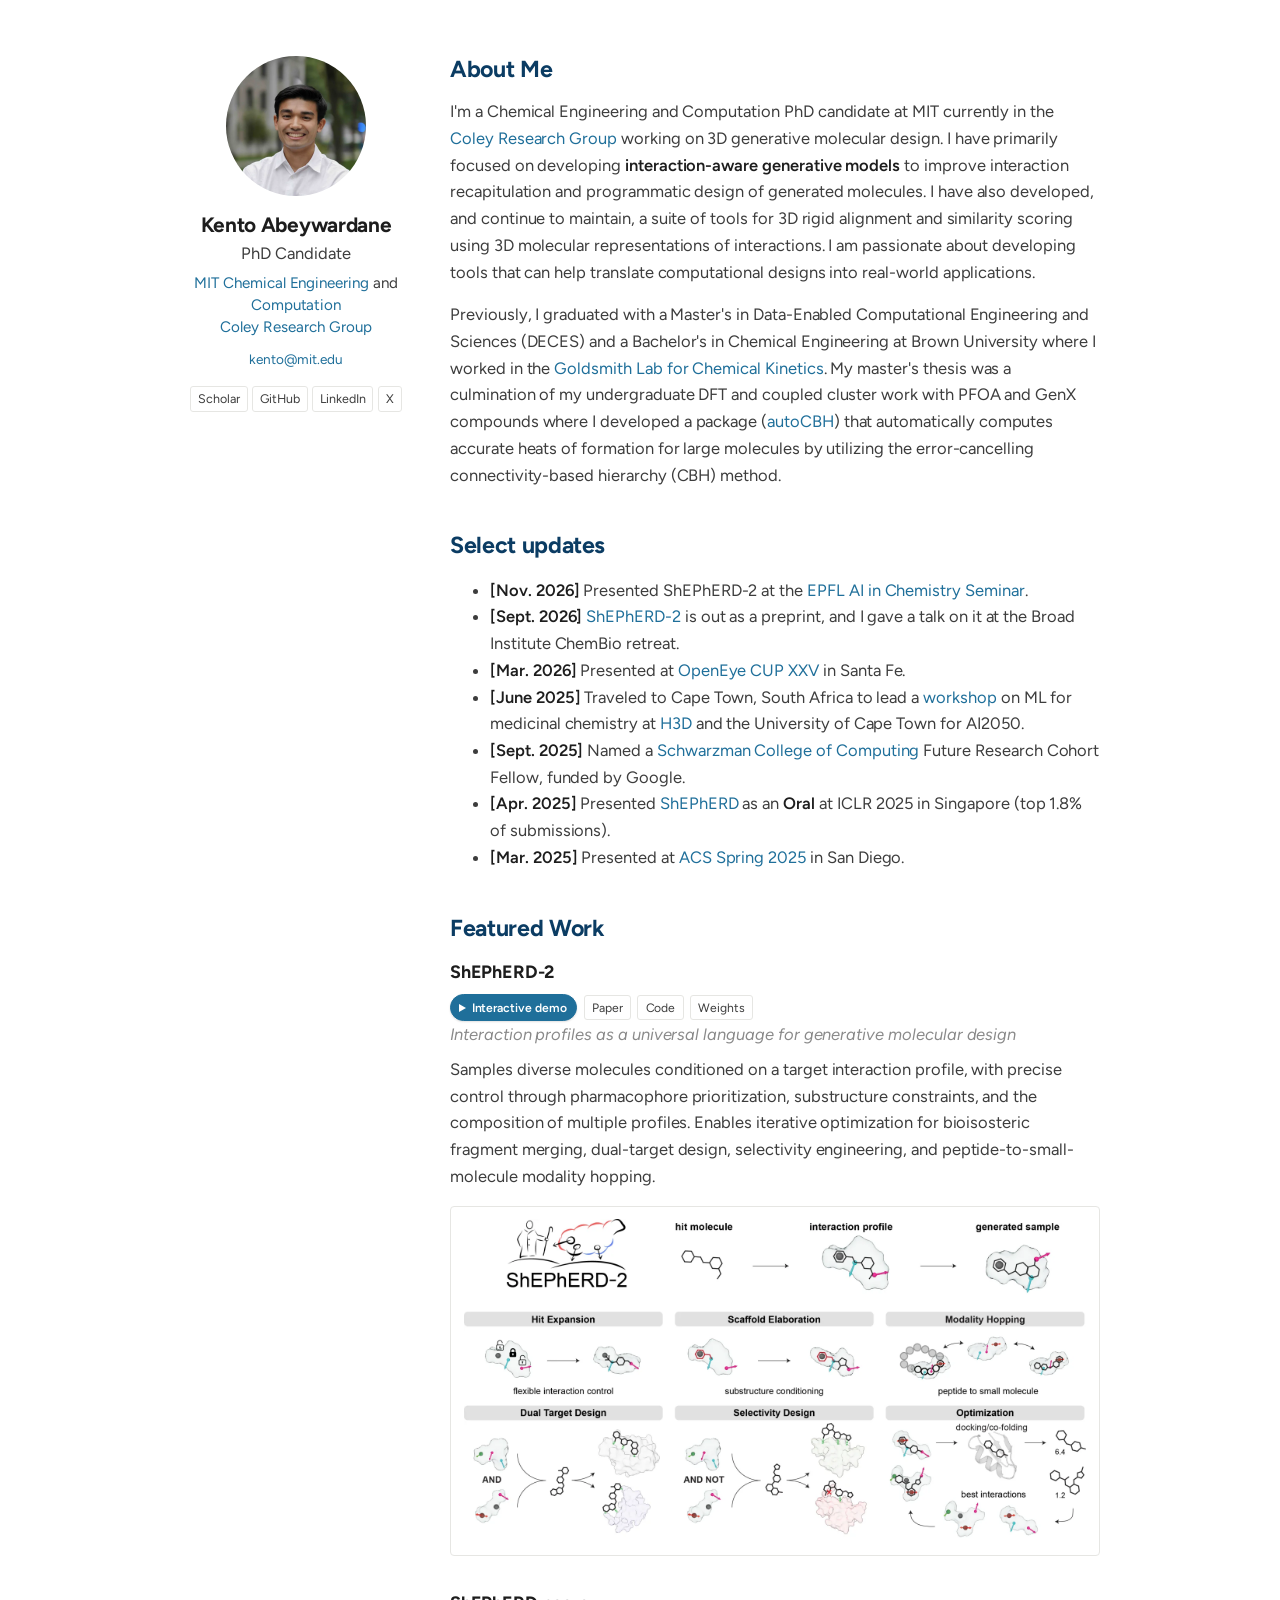
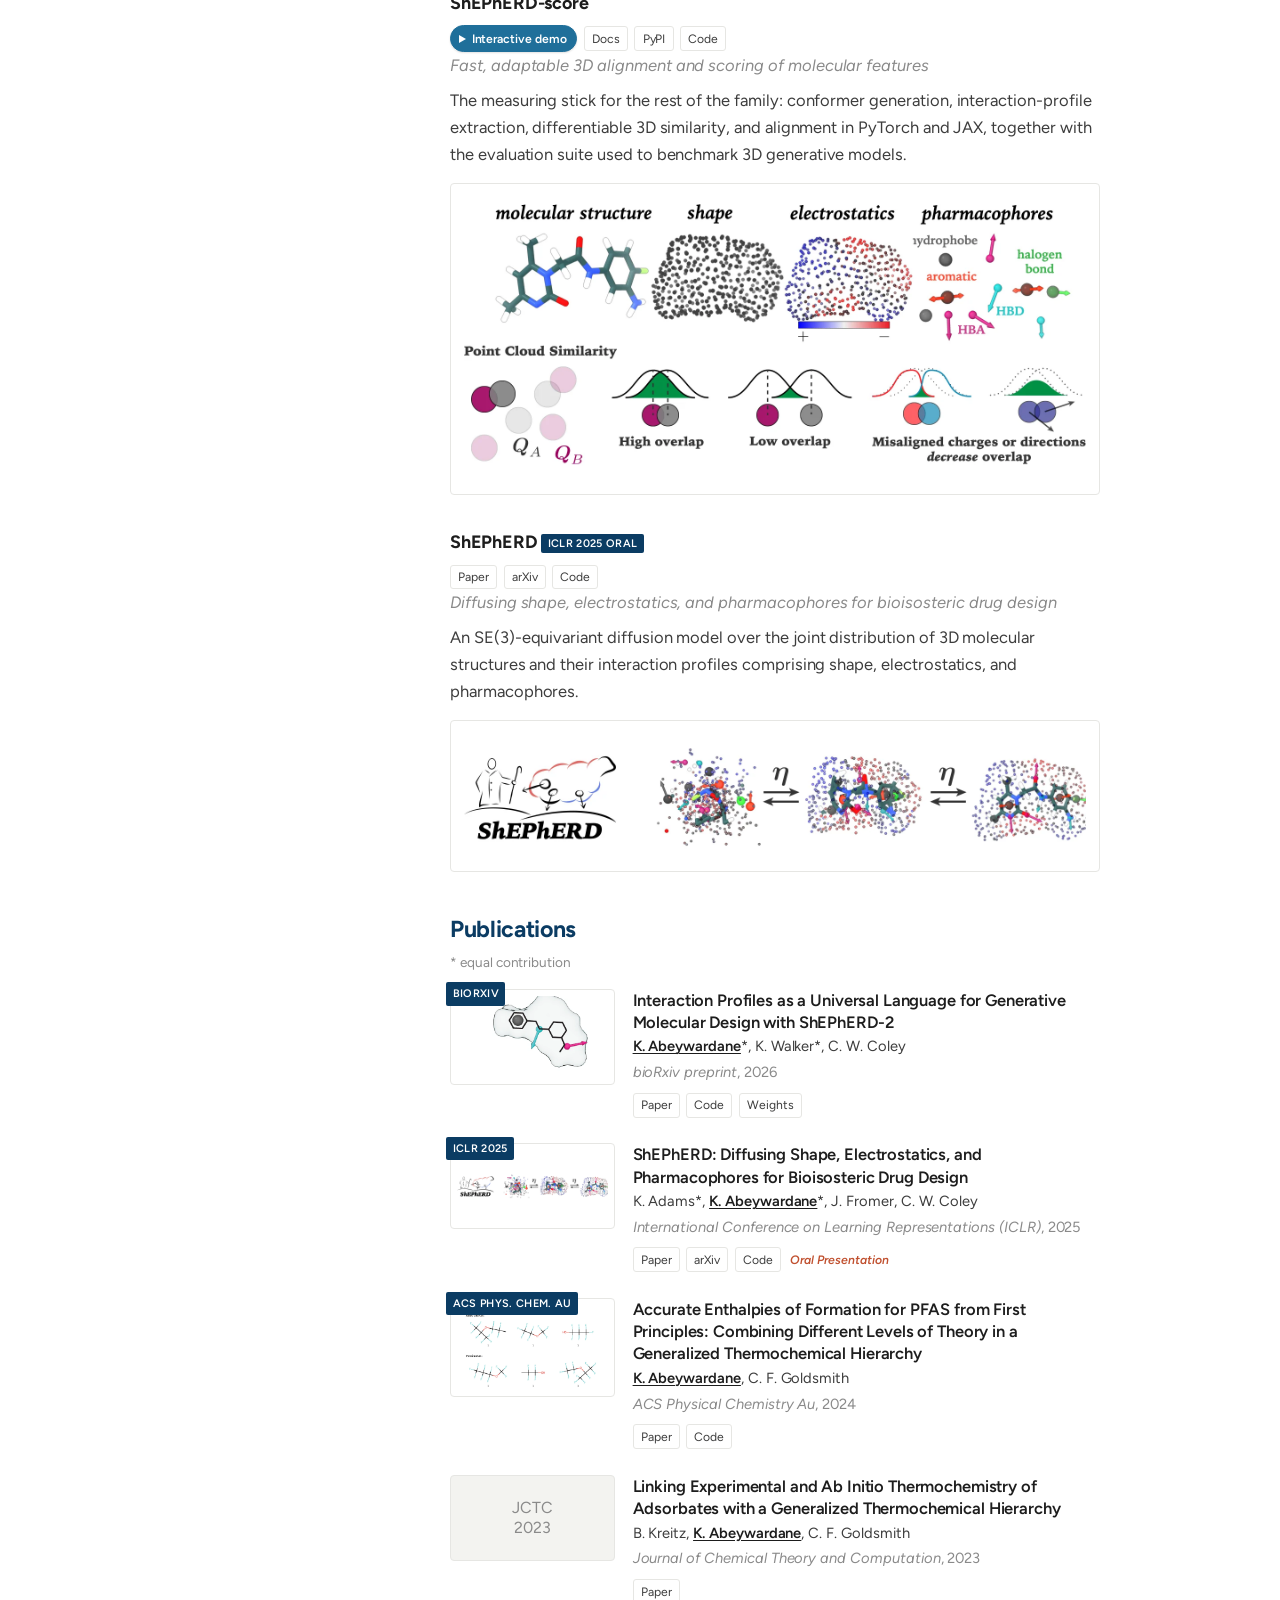
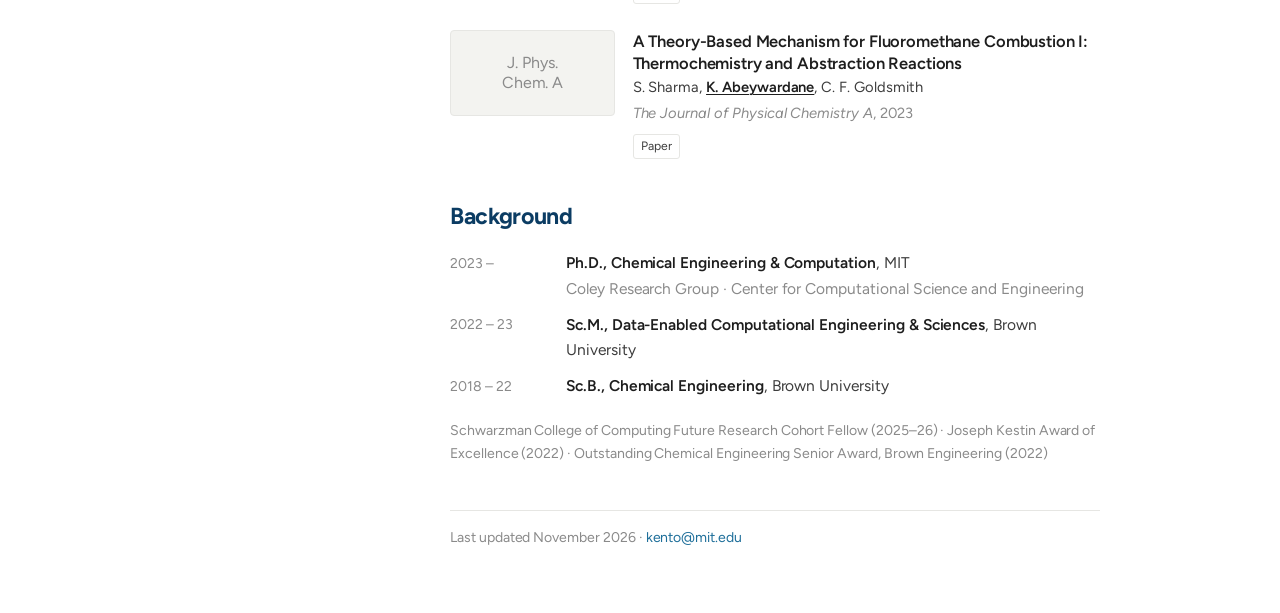
==== commit 6beae17c: "Add portrait, rewrite About and updates, add interactive demo buttons Claude-Session: https://claude" ====
--- a/index.html
+++ b/index.html
@@ -4,7 +4,7 @@
   <meta charset="utf-8">
   <meta name="viewport" content="width=device-width, initial-scale=1">
   <title>Kento Abeywardane</title>
-  <meta name="description" content="Kento Abeywardane - PhD candidate at MIT building interaction-aware generative models for 3D molecular design (ShEPhERD, ShEPhERD-2, ShEPhERD-score).">
+  <meta name="description" content="Kento Abeywardane - PhD candidate at MIT building interaction-aware generative models for 3D molecular design.">
   <meta property="og:title" content="Kento Abeywardane">
   <meta property="og:description" content="Interaction-aware generative models for molecular design. PhD candidate, MIT Chemical Engineering and Computation.">
   <meta property="og:image" content="assets/img/shepherd2.webp">
@@ -18,13 +18,11 @@
 
   <!-- ===================== profile column ===================== -->
   <header class="profile">
-    <!-- To use a photo, replace the <div class="avatar monogram"> below with:
-         <img class="avatar" src="assets/img/portrait.jpg" alt="Kento Abeywardane"> -->
-    <div class="avatar monogram" aria-hidden="true">KA</div>
+    <img class="avatar" src="assets/img/portrait.webp" alt="Kento Abeywardane" width="560" height="560">
     <h1 class="profile-name">Kento Abeywardane</h1>
     <p class="profile-role">PhD Candidate</p>
     <p class="profile-affil">
-      <a href="https://cheme.mit.edu/">MIT Chemical Engineering</a><br>
+      <a href="https://cheme.mit.edu/">MIT Chemical Engineering</a> and <a href="https://computationalengineering.mit.edu/">Computation</a><br>
       <a href="https://coley.mit.edu/">Coley Research Group</a>
     </p>
     <p class="profile-mail"><a href="mailto:kento@mit.edu">kento@mit.edu</a></p>
@@ -33,8 +31,6 @@
       <a href="https://github.com/kentoabeywardane">GitHub</a>
       <a href="https://www.linkedin.com/in/kentoabeywardane/">LinkedIn</a>
       <a href="https://x.com/kabeywar">X</a>
-      <!-- Drop a PDF at assets/Kento_Abeywardane_CV.pdf and uncomment:
-      <a href="assets/Kento_Abeywardane_CV.pdf">CV</a> -->
     </nav>
   </header>
 
@@ -45,7 +41,12 @@
       <h2>About Me</h2>
       <p>
         I'm a Chemical Engineering and Computation PhD candidate at MIT currently in the
-        <a href="https://coley.mit.edu/">Coley Research Group</a> working on 3D generative drug design.
+        <a href="https://coley.mit.edu/">Coley Research Group</a> working on 3D generative molecular design.
+        I have primarily focused on developing <b>interaction-aware generative models</b> to improve interaction
+        recapitulation and programmatic design of generated molecules. I have also developed, and continue
+        to maintain, a suite of tools for 3D rigid alignment and similarity scoring using 3D molecular
+        representations of interactions. I am passionate about developing tools that can help translate
+        computational designs into real-world applications.
       </p>
       <p>
         Previously, I graduated with a Master's in Data-Enabled Computational Engineering and Sciences
@@ -57,82 +58,73 @@
         accurate heats of formation for large molecules by utilizing the error-cancelling
         connectivity-based hierarchy (CBH) method.
       </p>
-      <p>
-        In the <a href="https://sites.brown.edu/aultlab/">Ault Fluids Lab</a> I worked on non-equilibrium
-        MD simulations to investigate diffusiophoresis of proteins and how that may impact transport,
-        stability, and function.
-      </p>
-    </section>
-
-    <section id="news">
-      <h2>News</h2>
-      <ul class="news">
+    </section>
+
+    <section id="updates">
+      <h2>Select updates</h2>
+      <ul class="updates">
         <li><b>[Nov. 2026]</b> Presented ShEPhERD-2 at the <a href="https://www.epfl.ch/schools/sb/research/isic/news-events/machine-learning-seminars/">EPFL AI in Chemistry Seminar</a>.</li>
         <li><b>[Sept. 2026]</b> <a href="https://doi.org/10.64898/2026.09.10.750648">ShEPhERD-2</a> is out as a preprint, and I gave a talk on it at the Broad Institute ChemBio retreat.</li>
-        <li><b>[Mar. 2026]</b> Presented ShEPhERD at <a href="https://www.eyesopen.com/cup">OpenEye CUP XXV</a> in Santa Fe.</li>
+        <li><b>[Mar. 2026]</b> Presented at <a href="https://www.eyesopen.com/cup">OpenEye CUP XXV</a> in Santa Fe.</li>
+        <li><b>[June 2025]</b> Traveled to Cape Town, South Africa to lead a <a href="https://ersilia.gitbook.io/ai2050-h3d-in-house-workshop">workshop</a> on ML for medicinal chemistry at <a href="https://h3dfoundation.org/">H3D</a> and the University of Cape Town for AI2050.</li>
         <li><b>[Sept. 2025]</b> Named a <a href="https://computing.mit.edu/">Schwarzman College of Computing</a> Future Research Cohort Fellow, funded by Google.</li>
         <li><b>[Apr. 2025]</b> Presented <a href="https://openreview.net/forum?id=KSLkFYHlYg">ShEPhERD</a> as an <b>Oral</b> at ICLR 2025 in Singapore (top 1.8% of submissions).</li>
+        <li><b>[Mar. 2025]</b> Presented at <a href="https://acs.digitellinc.com/live/34/session/553318">ACS Spring 2025</a> in San Diego.</li>
       </ul>
     </section>
 
     <section id="research">
       <h2>Featured Work</h2>
-      <p class="lede">
-        A molecule's <em>interaction profile</em> &mdash; its shape, electrostatic surface, and directional
-        pharmacophores &mdash; is a practical, universal language for designing new molecules. ShEPhERD is
-        what that idea looks like in practice.
-      </p>
-
       <article class="feature" id="shepherd2">
-        <figure><img src="assets/img/shepherd2.webp" alt="ShEPhERD-2 overview: a hit molecule's interaction profile conditions generation, enabling hit expansion, scaffold elaboration, modality hopping, dual-target design, selectivity design, and optimization." loading="lazy" width="1600" height="830"></figure>
         <h3>ShEPhERD-2</h3>
+        <p class="links">
+          <a class="btn btn-demo" href="shepherd2-trajectory.html">Interactive demo</a>
+          <a class="btn" href="https://doi.org/10.64898/2026.09.10.750648">Paper</a>
+          <a class="btn" href="https://github.com/coleygroup/shepherd2">Code</a>
+          <a class="btn" href="https://huggingface.co/kabeywar/shepherd2">Weights</a>
+        </p>
         <p class="feature-sub">Interaction profiles as a universal language for generative molecular design</p>
         <p>
           Samples diverse molecules conditioned on a target interaction profile, with precise control
           through pharmacophore prioritization, substructure constraints, and the composition of multiple
-          profiles. That control is what makes bioisosteric fragment merging, dual-target design,
-          selectivity engineering, and peptide-to-small-molecule modality hopping possible in one model.
-        </p>
+          profiles. Enables iterative optimization for bioisosteric fragment merging, dual-target design,
+          selectivity engineering, and peptide-to-small-molecule modality hopping.
+        </p>
+        <figure><img src="assets/img/shepherd2.webp" alt="ShEPhERD-2" loading="lazy" width="1600" height="830"></figure>
+      </article>
+
+      <article class="feature" id="shepherd-score">
+        <h3>ShEPhERD-score</h3>
         <p class="links">
-          <a class="btn btn-lead" href="shepherd2-trajectory.html">Interactive demo</a>
-          <a class="btn" href="https://doi.org/10.64898/2026.09.10.750648">Paper</a>
-          <a class="btn" href="https://github.com/coleygroup/shepherd2">Code</a>
-          <a class="btn" href="https://huggingface.co/kabeywar/shepherd2">Weights</a>
-        </p>
-      </article>
-
-      <article class="feature" id="shepherd">
-        <figure><img src="assets/img/shepherd.webp" alt="ShEPhERD jointly diffuses a 3D molecular structure together with its shape, electrostatic, and pharmacophore point clouds." loading="lazy" width="1400" height="280"></figure>
-        <h3>ShEPhERD <span class="badge">ICLR 2025 Oral</span></h3>
-        <p class="feature-sub">Diffusing shape, electrostatics, and pharmacophores for bioisosteric drug design</p>
-        <p>
-          An SE(3)-equivariant diffusion model over the joint distribution of 3D molecular structures and
-          their interaction profiles, so a generated molecule can reproduce how a reference behaves without
-          copying what it looks like.
-        </p>
-        <p class="links">
-          <a class="btn" href="https://openreview.net/forum?id=KSLkFYHlYg">Paper</a>
-          <a class="btn" href="https://arxiv.org/abs/2411.04130">arXiv</a>
-          <a class="btn" href="https://github.com/coleygroup/shepherd">Code</a>
-        </p>
-      </article>
-
-      <article class="feature" id="shepherd-score">
-        <figure><img src="assets/img/shepherd-score.webp" alt="ShEPhERD-score decomposes a molecule into shape, electrostatics, and pharmacophores and scores 3D similarity through Gaussian point-cloud overlap." loading="lazy" width="1400" height="640"></figure>
-        <h3>ShEPhERD-score</h3>
+          <a class="btn btn-demo" href="shepherd-score-alignment.html">Interactive demo</a>
+          <a class="btn" href="https://shepherd-score.readthedocs.io/">Docs</a>
+          <a class="btn" href="https://pypi.org/project/shepherd-score/">PyPI</a>
+          <a class="btn" href="https://github.com/coleygroup/shepherd-score">Code</a>
+        </p>
         <p class="feature-sub">Fast, adaptable 3D alignment and scoring of molecular features</p>
         <p>
           The measuring stick for the rest of the family: conformer generation, interaction-profile
           extraction, differentiable 3D similarity, and alignment in PyTorch and JAX, together with the
           evaluation suite used to benchmark 3D generative models.
         </p>
+        <figure><img src="assets/img/shepherd-score.webp" alt="ShEPhERD-score" loading="lazy" width="1400" height="640"></figure>
+      </article>
+
+      <article class="feature" id="shepherd">
+        <h3>ShEPhERD <span class="badge">ICLR 2025 Oral</span></h3>
         <p class="links">
-          <a class="btn btn-lead" href="shepherd-score-alignment.html">Interactive demo</a>
-          <a class="btn" href="https://shepherd-score.readthedocs.io/">Docs</a>
-          <a class="btn" href="https://pypi.org/project/shepherd-score/">PyPI</a>
-          <a class="btn" href="https://github.com/coleygroup/shepherd-score">Code</a>
-        </p>
+          <a class="btn" href="https://openreview.net/forum?id=KSLkFYHlYg">Paper</a>
+          <a class="btn" href="https://arxiv.org/abs/2411.04130">arXiv</a>
+          <a class="btn" href="https://github.com/coleygroup/shepherd">Code</a>
+        </p>
+        <p class="feature-sub">Diffusing shape, electrostatics, and pharmacophores for bioisosteric drug design</p>
+        <p>
+          An SE(3)-equivariant diffusion model over the joint distribution of 3D molecular structures and
+          their interaction profiles comprising shape, electrostatics, and pharmacophores.
+        </p>
+        <figure><img src="assets/img/shepherd.webp" alt="ShEPhERD" loading="lazy" width="1400" height="280"></figure>
       </article>
+
     </section>
 
     <section id="publications">
@@ -214,37 +206,6 @@
 
     </section>
 
-    <section id="projects">
-      <h2>Other Projects</h2>
-      <ul class="projects">
-        <li>
-          <p class="proj-title"><a href="https://github.com/kentoabeywardane/autoCBH">autoCBH</a></p>
-          <p>Fragments molecular graphs into structure-conserving hierarchies and couples multi-fidelity
-            quantum chemistry with experimental data through error cancellation, giving accurate heats of
-            formation for molecules too large to compute directly. The subject of my master's thesis.</p>
-        </li>
-        <li>
-          <p class="proj-title">Generative screening for the &mu;-opioid receptor</p>
-          <p>Docking, scoring, and compound downselection workflows around a synthesis-constrained
-            generative model, carried through to experimental testing with collaborators at UCSF.</p>
-        </li>
-        <li>
-          <p class="proj-title">Cardiac safety modeling at Bristol Myers Squibb</p>
-          <p>An ODE model of a human ventricular cardiomyocyte in MATLAB/Simulink, calibrated across a
-            virtual population of cells to predict drug effects for cardiac toxicity screening.</p>
-        </li>
-        <li>
-          <p class="proj-title">Protein diffusiophoresis</p>
-          <p>Non-equilibrium molecular dynamics studying how salt gradients drive protein transport, and
-            what that means for stability and function. Ault Fluids Lab, Brown University.</p>
-        </li>
-        <li>
-          <p class="proj-title"><a href="https://github.com/kentoabeywardane/H2O2-combustion-reactors">Catalytic combustion reactors</a></p>
-          <p>1D plug-flow and 2D rectangular reactor models for hydrogen&ndash;oxygen catalytic combustion.</p>
-        </li>
-      </ul>
-    </section>
-
     <section id="background">
       <h2>Background</h2>
       <ul class="bg-list">
@@ -254,9 +215,8 @@
       </ul>
       <p class="muted small">
         Schwarzman College of Computing Future Research Cohort Fellow (2025&ndash;26) &middot;
-        Joseph Kestin Award of Excellence &middot; Outstanding Chemical Engineering Senior Award, Brown
-        Engineering (2022) &middot; Teaching assistant for Machine Learning for Molecular Engineering &middot;
-        Research mentor to five undergraduate and rotation students.
+        Joseph Kestin Award of Excellence (2022) &middot; Outstanding Chemical Engineering Senior Award, Brown
+        Engineering (2022)
       </p>
     </section>
 
--- a/assets/css/style.css
+++ b/assets/css/style.css
@@ -413,3 +413,29 @@
 
 .stage-list { padding-left: 1.2rem; margin: .9rem 0 1.4rem; }
 .stage-list li { margin: 0 0 .55rem; line-height: 1.72; }
+
+/* ============ "Interactive demo" call-to-action ============
+   Filled in the link colour with a play glyph, so it reads as the thing to
+   click among the plain outlined Paper / Code / Weights buttons. */
+.btn-demo {
+  display: inline-flex; align-items: center; gap: .35rem;
+  background: var(--link); border-color: var(--link); color: var(--bg);
+  font-weight: 600; padding: .18rem .6rem .18rem .5rem; border-radius: 999px;
+  box-shadow: 0 1px 2px rgba(0, 0, 0, .12);
+  transition: transform .15s ease, box-shadow .15s ease, background .15s ease;
+}
+.btn-demo::before {
+  content: ""; width: 0; height: 0; border-style: solid;
+  border-width: .3rem 0 .3rem .48rem;
+  border-color: transparent transparent transparent currentColor;
+}
+.btn-demo:hover {
+  background: var(--accent); border-color: var(--accent); color: var(--bg);
+  transform: translateY(-1px); box-shadow: 0 3px 8px rgba(0, 0, 0, .18);
+}
+.btn-demo:focus-visible { outline: 2px solid var(--link); outline-offset: 2px; }
+@media (prefers-reduced-motion: reduce) { .btn-demo, .btn-demo:hover { transition: none; transform: none; } }
+
+/* A new section heading straight after a viewer (or its legend) needs room,
+   so the next topic doesn't read as a caption for the pane above it. */
+.tv + h3, .tv-legend + h3 { margin-top: 2.6rem; }
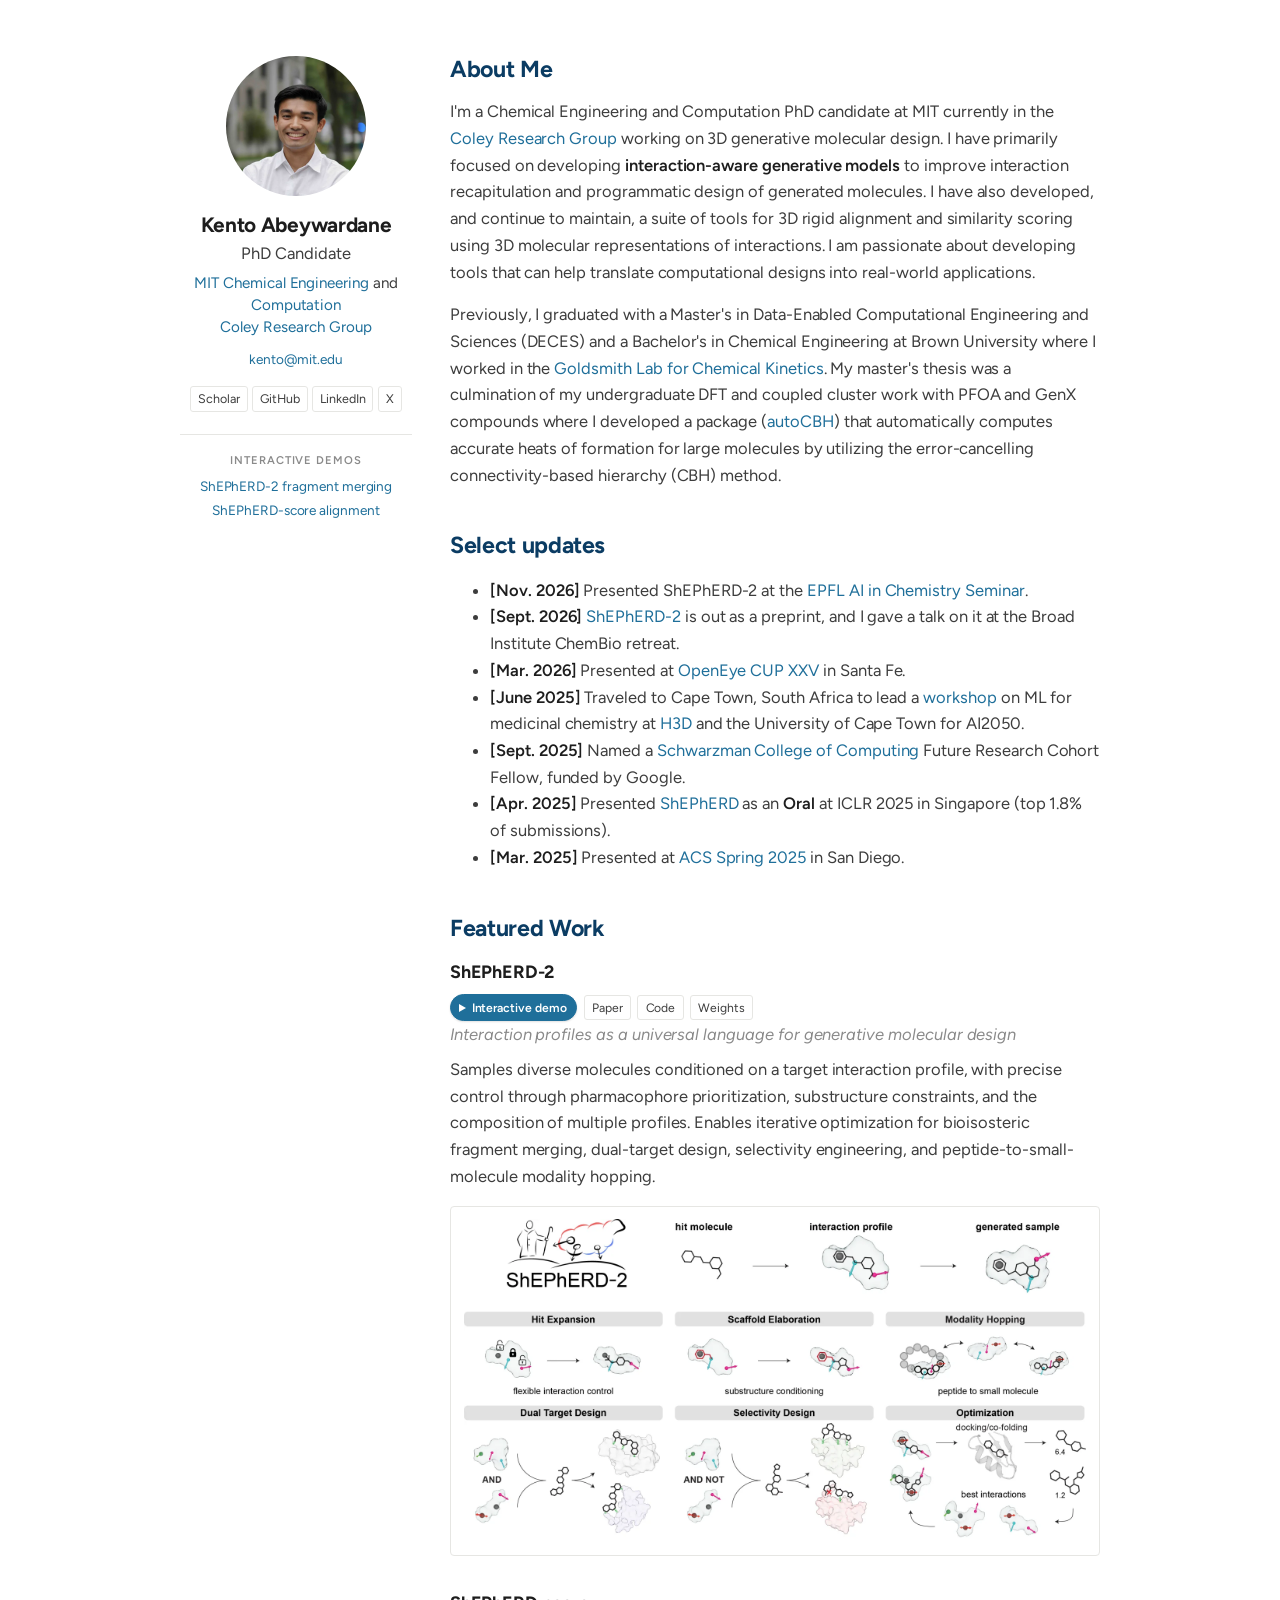
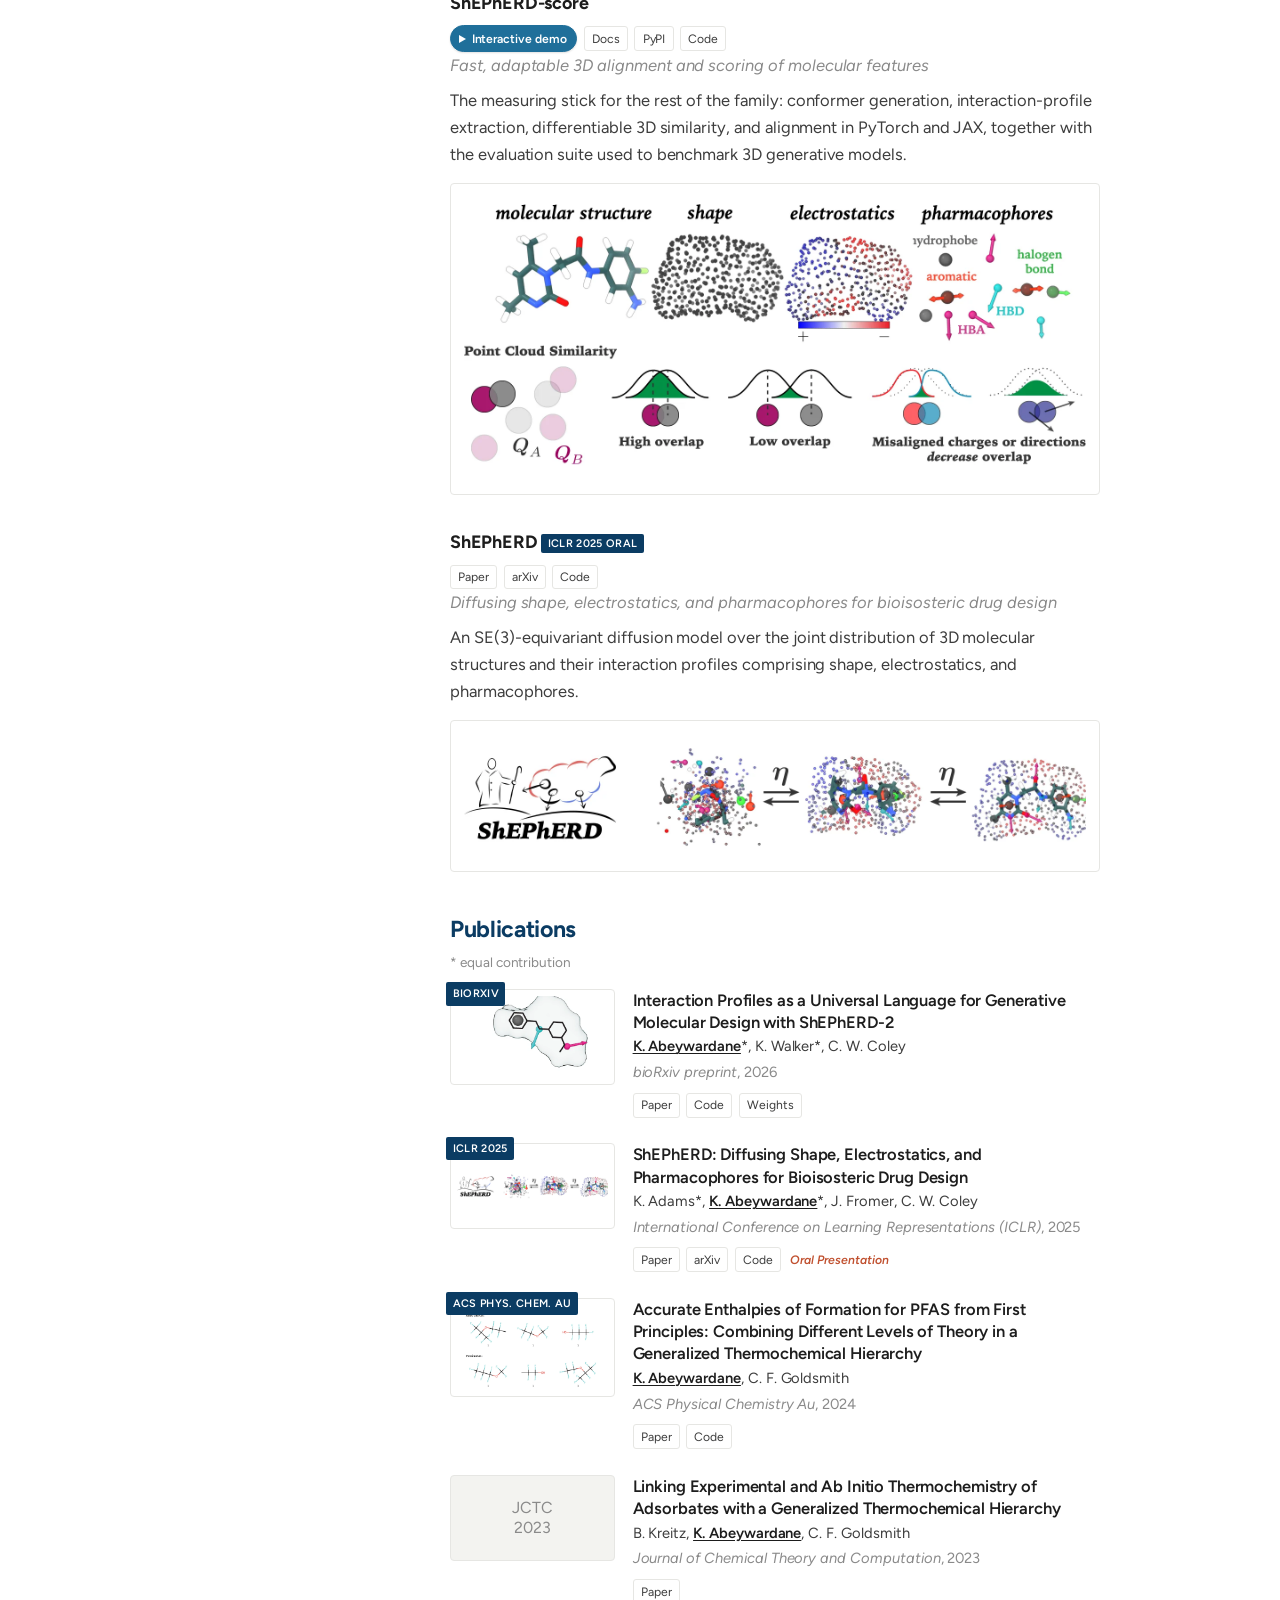
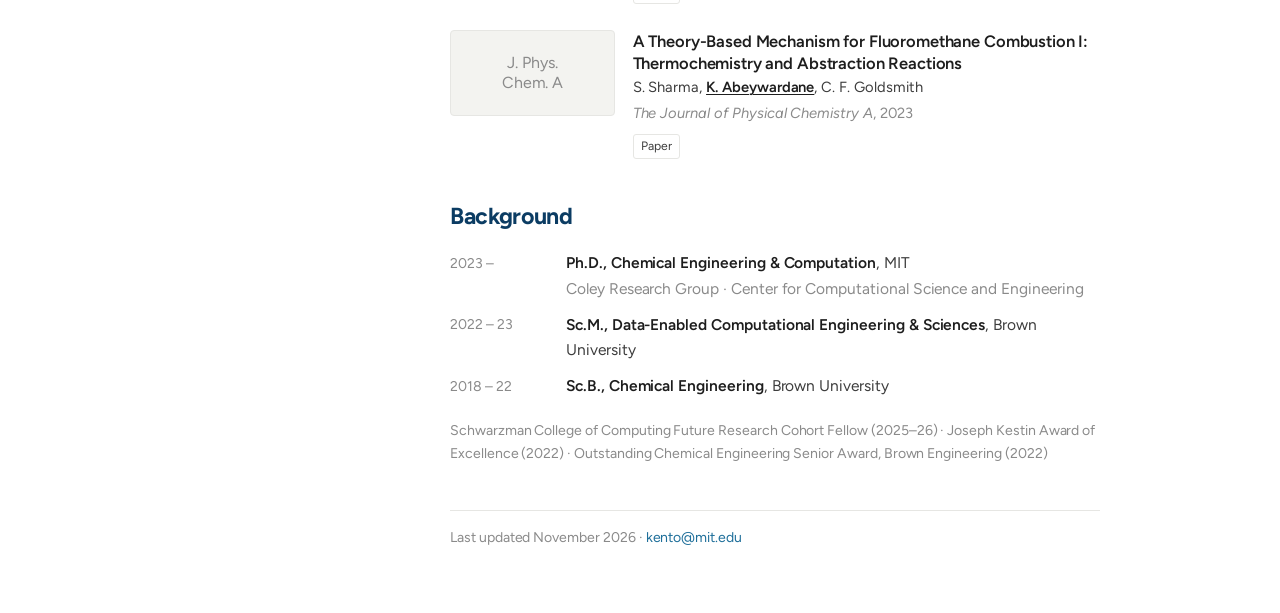
==== commit dd267f31: "Add interactive demo quick links to the sidebar Claude-Session: https://claude.ai/code/session_01Q1p" ====
--- a/index.html
+++ b/index.html
@@ -31,6 +31,13 @@
       <a href="https://github.com/kentoabeywardane">GitHub</a>
       <a href="https://www.linkedin.com/in/kentoabeywardane/">LinkedIn</a>
       <a href="https://x.com/kabeywar">X</a>
+    </nav>
+    <nav class="profile-demos" aria-label="Interactive demos">
+      <p class="profile-demos-title">Interactive demos</p>
+      <ul>
+        <li><a href="shepherd2-trajectory.html">ShEPhERD-2 fragment merging</a></li>
+        <li><a href="shepherd-score-alignment.html">ShEPhERD-score alignment</a></li>
+      </ul>
     </nav>
   </header>
 
--- a/assets/css/style.css
+++ b/assets/css/style.css
@@ -439,3 +439,13 @@
 /* A new section heading straight after a viewer (or its legend) needs room,
    so the next topic doesn't read as a caption for the pane above it. */
 .tv + h3, .tv-legend + h3 { margin-top: 2.6rem; }
+
+/* ============ sidebar demo quick links ============ */
+.profile-demos { margin-top: 1.4rem; padding-top: 1rem; border-top: 1px solid var(--rule); font-family: var(--sans); }
+.profile-demos-title { font-size: .7rem; font-weight: 600; letter-spacing: .08em; text-transform: uppercase; color: var(--muted); margin: 0 0 .5rem; }
+.profile-demos ul { list-style: none; padding: 0; margin: 0; }
+.profile-demos li { margin: 0 0 .35rem; font-size: .85rem; line-height: 1.35; }
+.profile-demos a[aria-current="page"] { color: var(--accent); font-weight: 600; }
+@media screen and (max-width: 960px) {
+  .profile-demos { max-width: 320px; margin-left: auto; margin-right: auto; }
+}
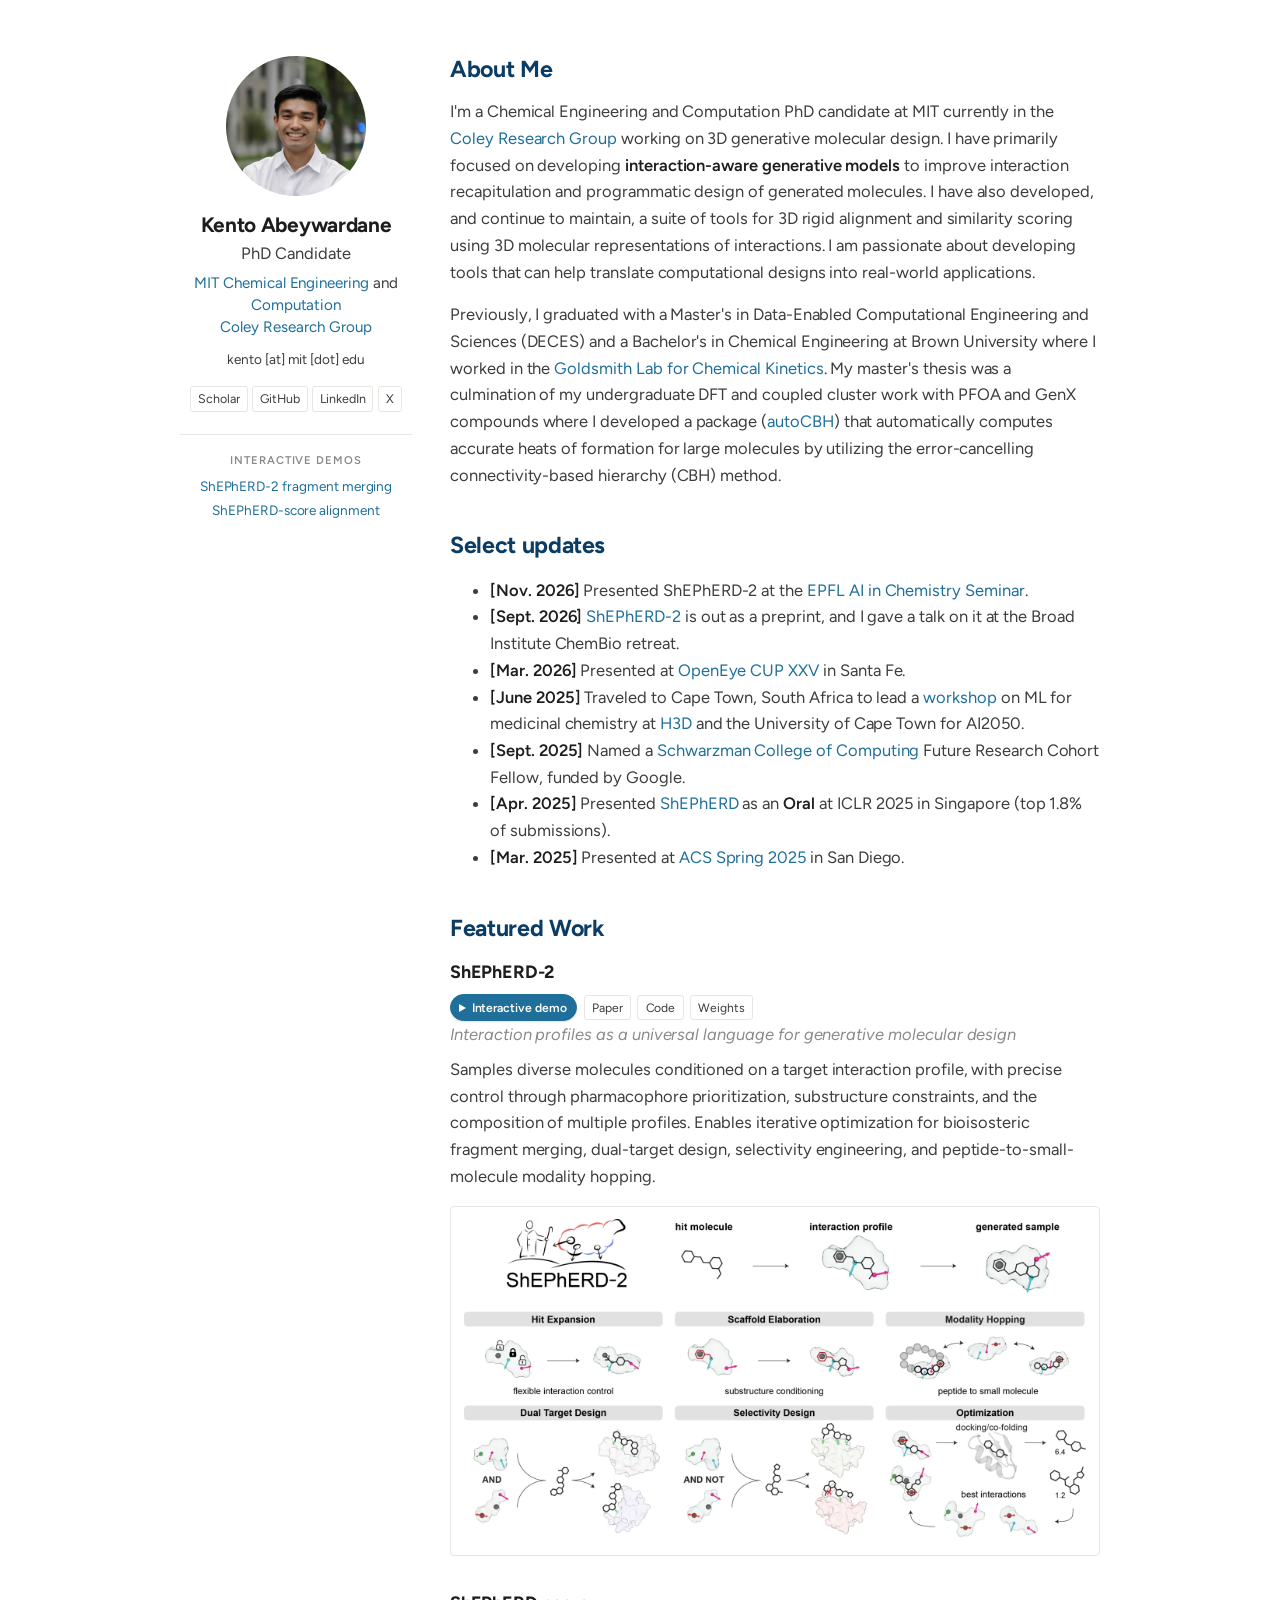
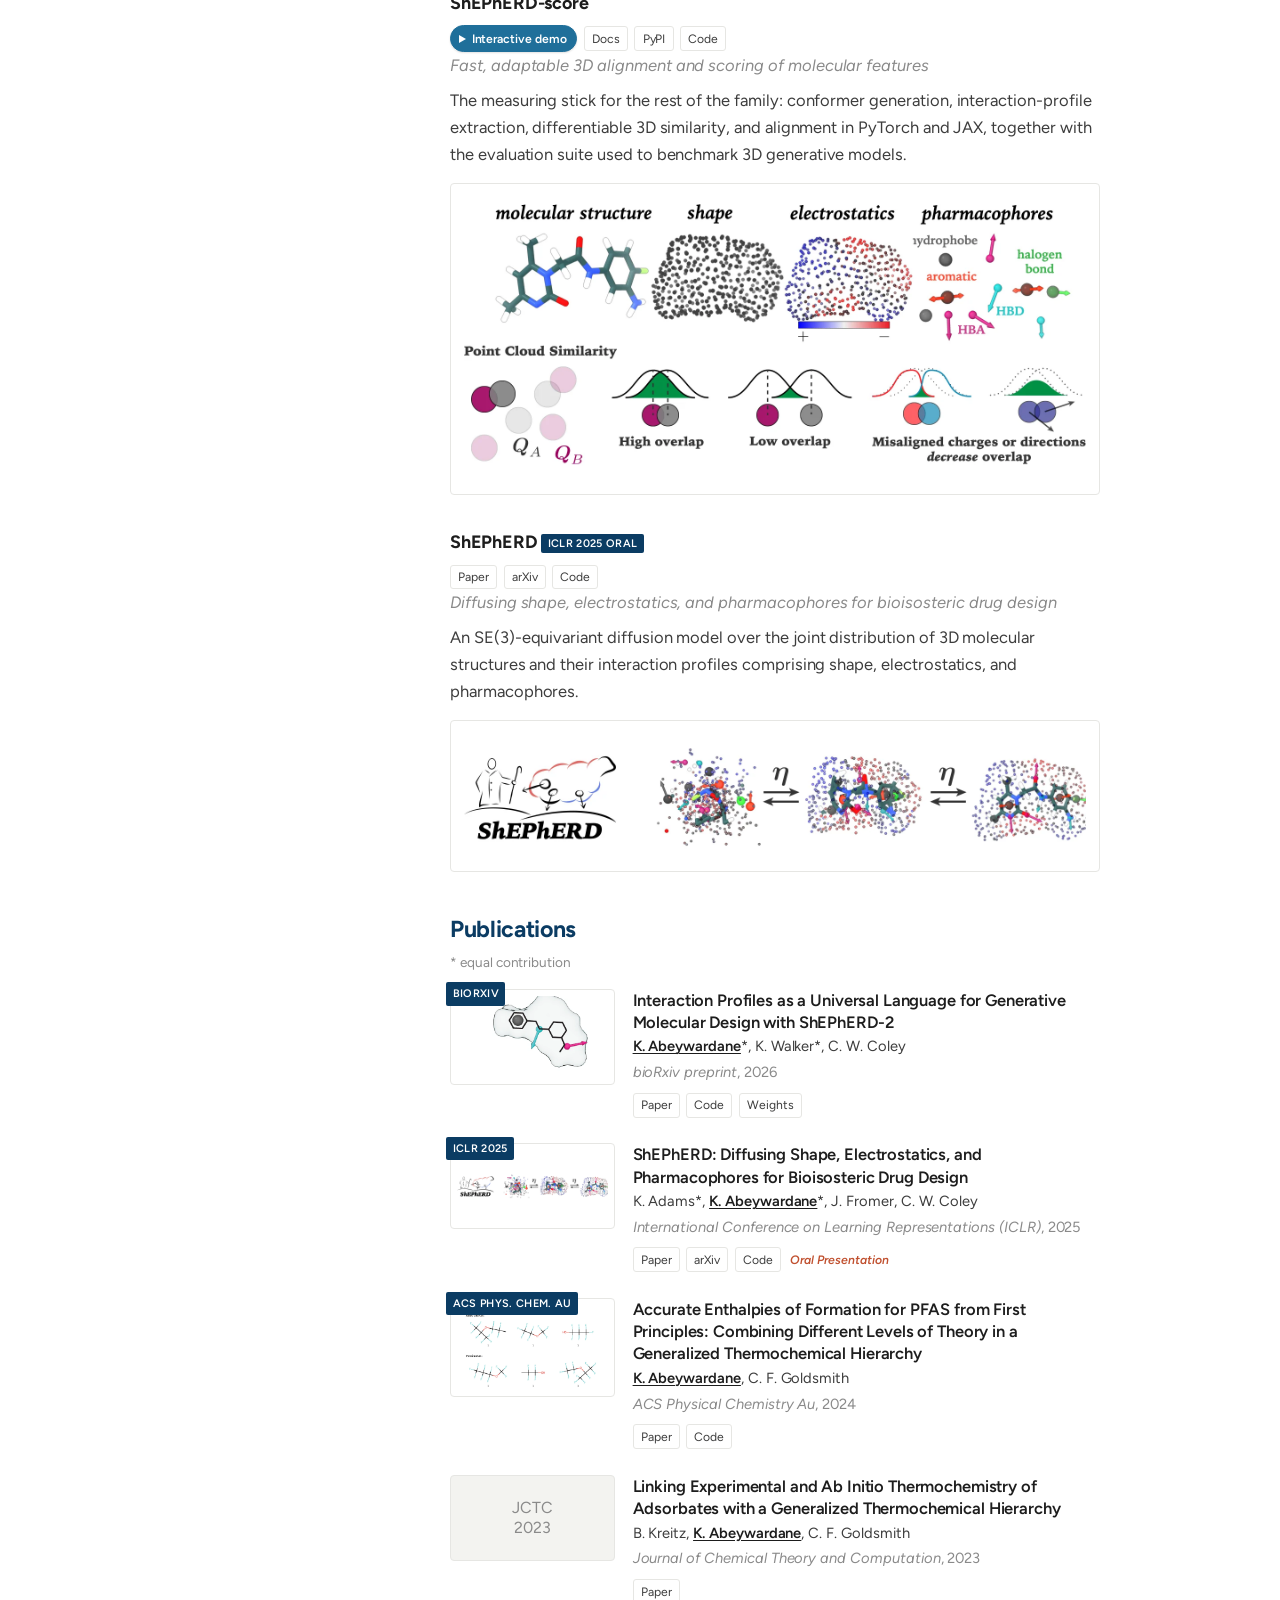
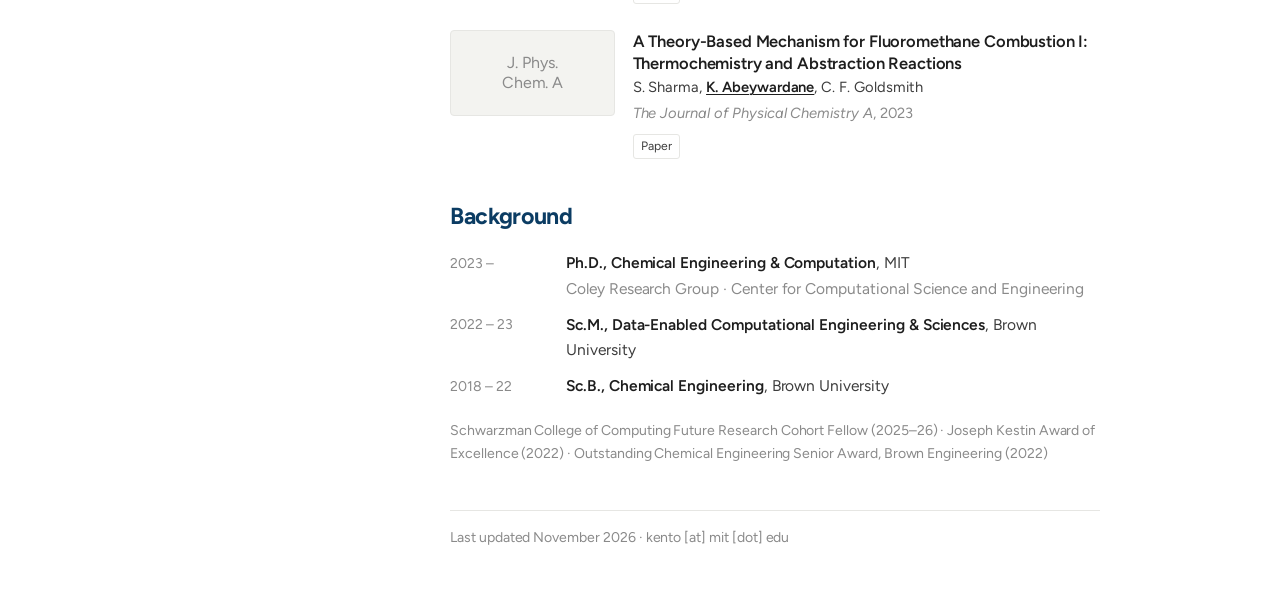
==== commit 7bfc2b30: "Show email as plain obfuscated text instead of a mailto link Claude-Session: https://claude.ai/code/" ====
--- a/index.html
+++ b/index.html
@@ -25,7 +25,7 @@
       <a href="https://cheme.mit.edu/">MIT Chemical Engineering</a> and <a href="https://computationalengineering.mit.edu/">Computation</a><br>
       <a href="https://coley.mit.edu/">Coley Research Group</a>
     </p>
-    <p class="profile-mail"><a href="mailto:kento@mit.edu">kento@mit.edu</a></p>
+    <p class="profile-mail">kento [at] mit [dot] edu</p>
     <nav class="profile-links">
       <a href="https://scholar.google.com/citations?user=9B-RPbwAAAAJ&amp;hl=en">Scholar</a>
       <a href="https://github.com/kentoabeywardane">GitHub</a>
@@ -228,7 +228,7 @@
     </section>
 
     <footer class="site-footer">
-      <p class="muted small">Last updated November 2026 &middot; <a href="mailto:kento@mit.edu">kento@mit.edu</a></p>
+      <p class="muted small">Last updated November 2026 &middot; kento [at] mit [dot] edu</p>
     </footer>
 
   </main>
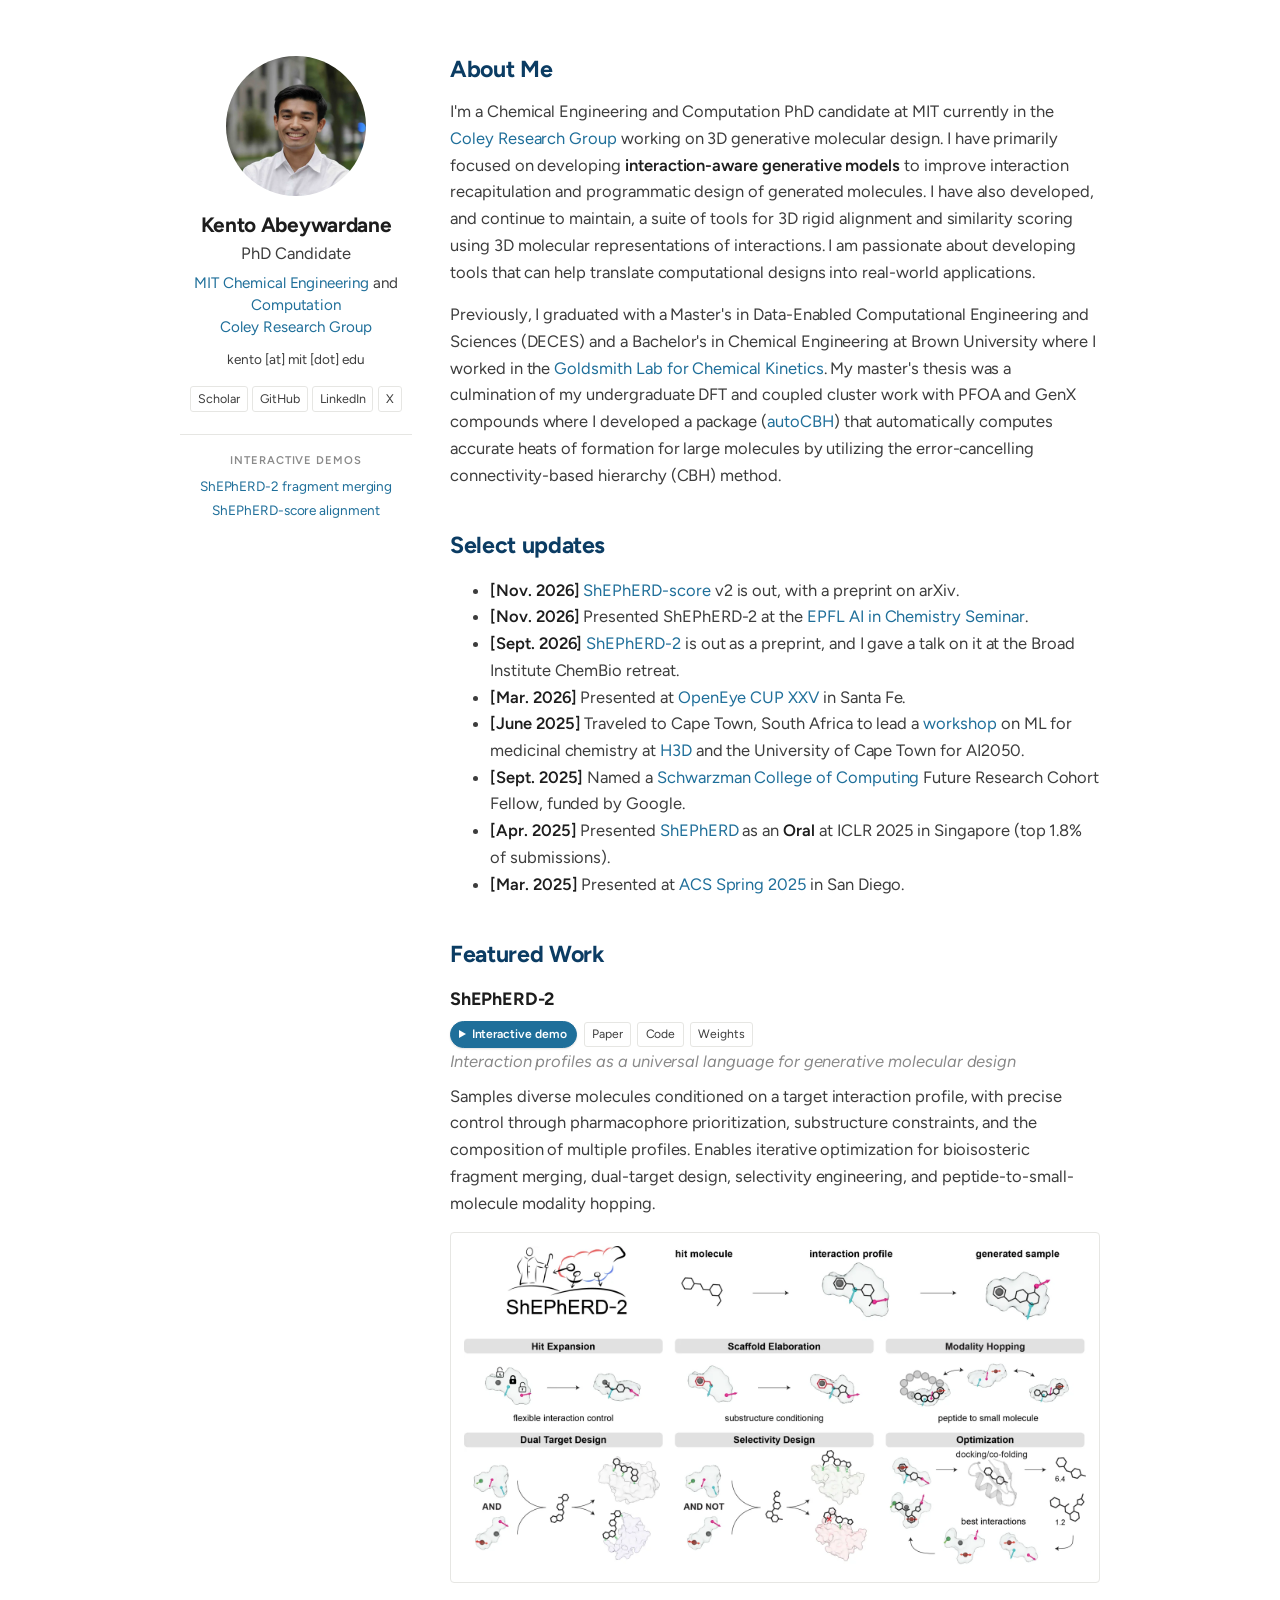
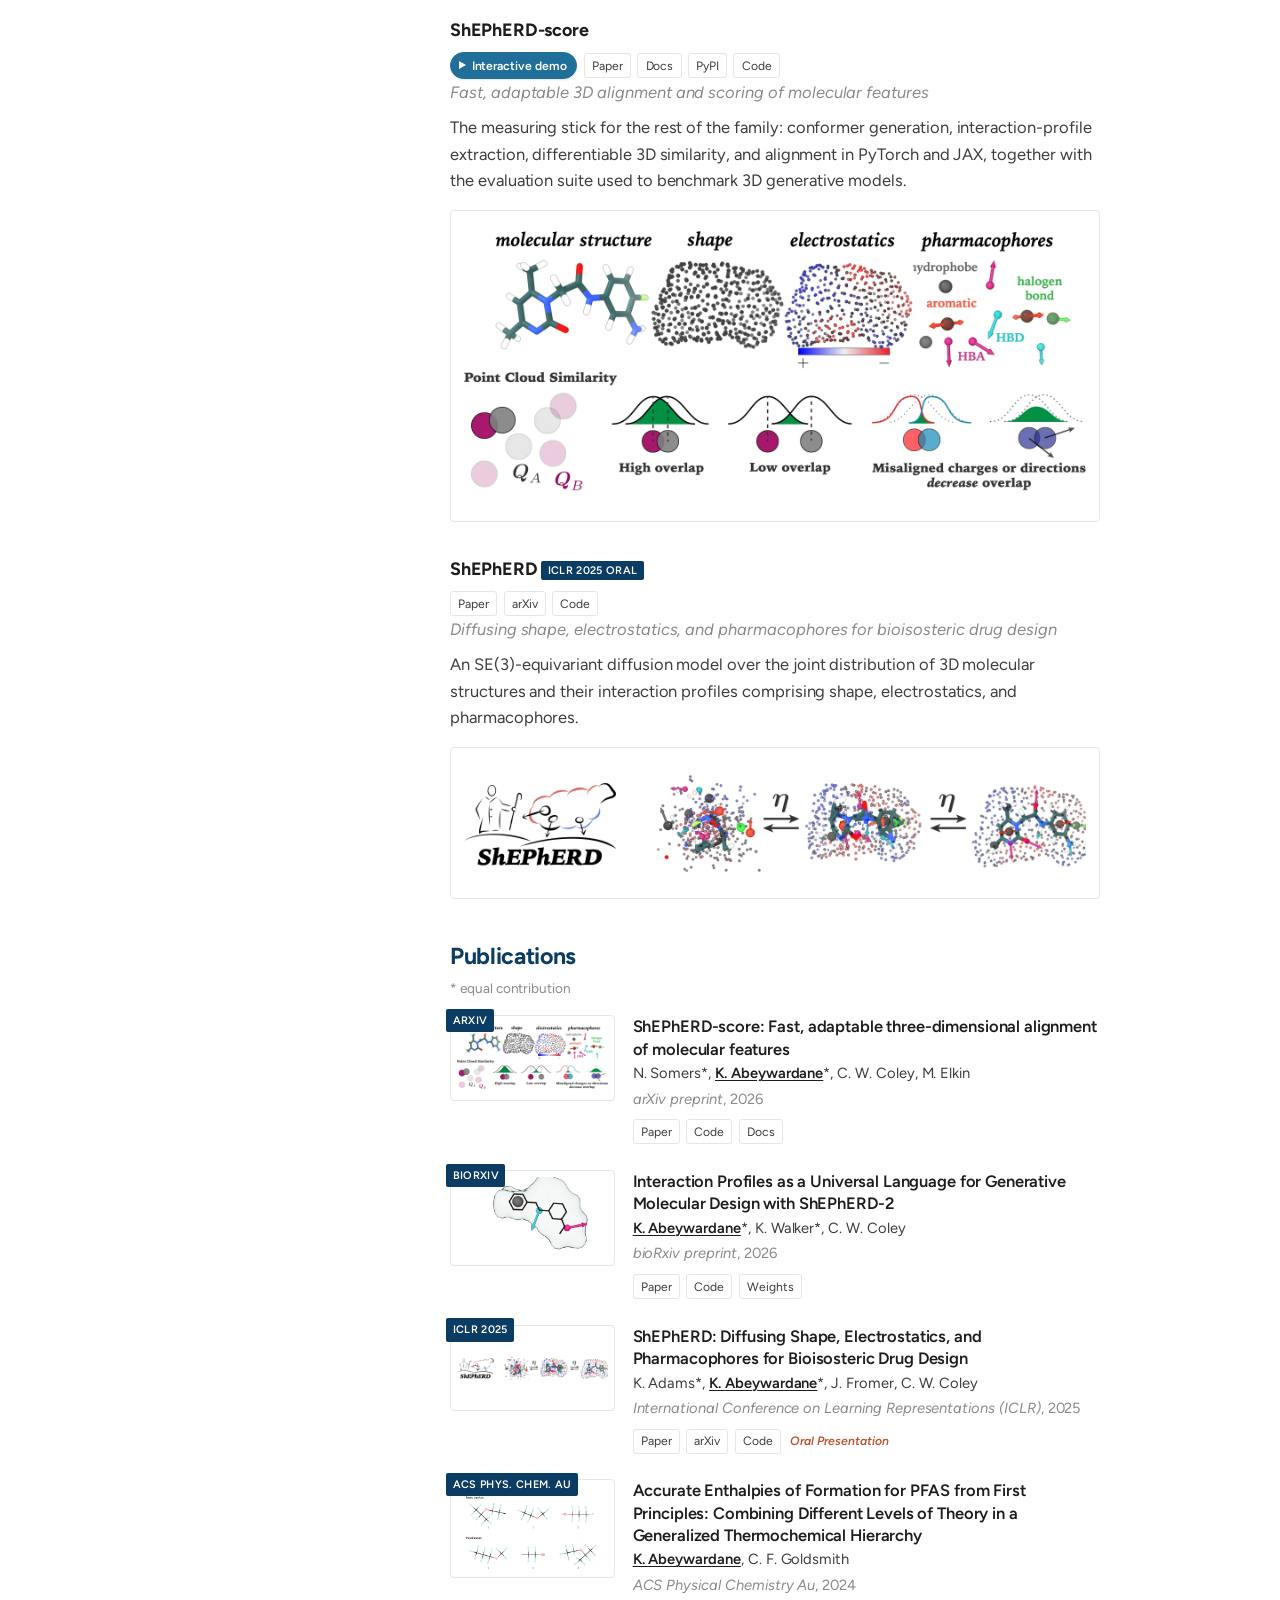
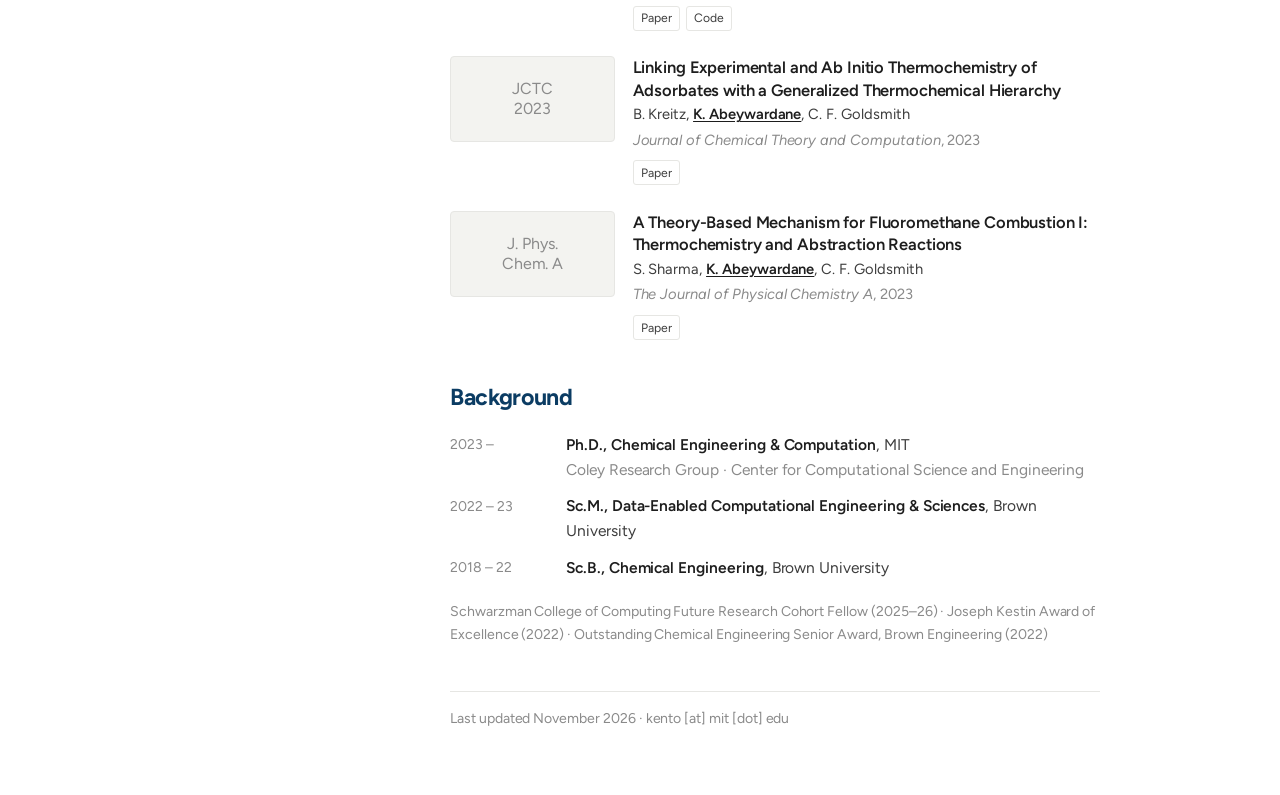
==== commit 62e850d2: "Add ShEPhERD-score arXiv preprint and note v2 on the alignment demo Claude-Session: https://claude.a" ====
--- a/index.html
+++ b/index.html
@@ -70,6 +70,7 @@
     <section id="updates">
       <h2>Select updates</h2>
       <ul class="updates">
+        <li><b>[Nov. 2026]</b> <a href="https://arxiv.org/abs/2611.25076">ShEPhERD-score</a> v2 is out, with a preprint on arXiv.</li>
         <li><b>[Nov. 2026]</b> Presented ShEPhERD-2 at the <a href="https://www.epfl.ch/schools/sb/research/isic/news-events/machine-learning-seminars/">EPFL AI in Chemistry Seminar</a>.</li>
         <li><b>[Sept. 2026]</b> <a href="https://doi.org/10.64898/2026.09.10.750648">ShEPhERD-2</a> is out as a preprint, and I gave a talk on it at the Broad Institute ChemBio retreat.</li>
         <li><b>[Mar. 2026]</b> Presented at <a href="https://www.eyesopen.com/cup">OpenEye CUP XXV</a> in Santa Fe.</li>
@@ -104,6 +105,7 @@
         <h3>ShEPhERD-score</h3>
         <p class="links">
           <a class="btn btn-demo" href="shepherd-score-alignment.html">Interactive demo</a>
+          <a class="btn" href="https://arxiv.org/abs/2611.25076">Paper</a>
           <a class="btn" href="https://shepherd-score.readthedocs.io/">Docs</a>
           <a class="btn" href="https://pypi.org/project/shepherd-score/">PyPI</a>
           <a class="btn" href="https://github.com/coleygroup/shepherd-score">Code</a>
@@ -138,6 +140,23 @@
       <h2>Publications</h2>
       <p class="note">* equal contribution</p>
       <ol class="pubs">
+
+        <li class="pub">
+          <div class="teaser">
+            <img src="assets/img/shepherd-score.webp" alt="" loading="lazy">
+            <span class="badge">arXiv</span>
+          </div>
+          <div class="pub-body">
+            <p class="pub-title"><a href="https://arxiv.org/abs/2611.25076">ShEPhERD-score: Fast, adaptable three-dimensional alignment of molecular features</a></p>
+            <p class="pub-authors">N. Somers*, <b><u>K. Abeywardane</u></b>*, C. W. Coley, M. Elkin</p>
+            <p class="pub-venue"><i>arXiv preprint</i>, 2026</p>
+            <p class="links">
+              <a class="btn" href="https://arxiv.org/abs/2611.25076">Paper</a>
+              <a class="btn" href="https://github.com/coleygroup/shepherd-score">Code</a>
+              <a class="btn" href="https://shepherd-score.readthedocs.io/">Docs</a>
+            </p>
+          </div>
+        </li>
 
         <li class="pub">
           <div class="teaser">
